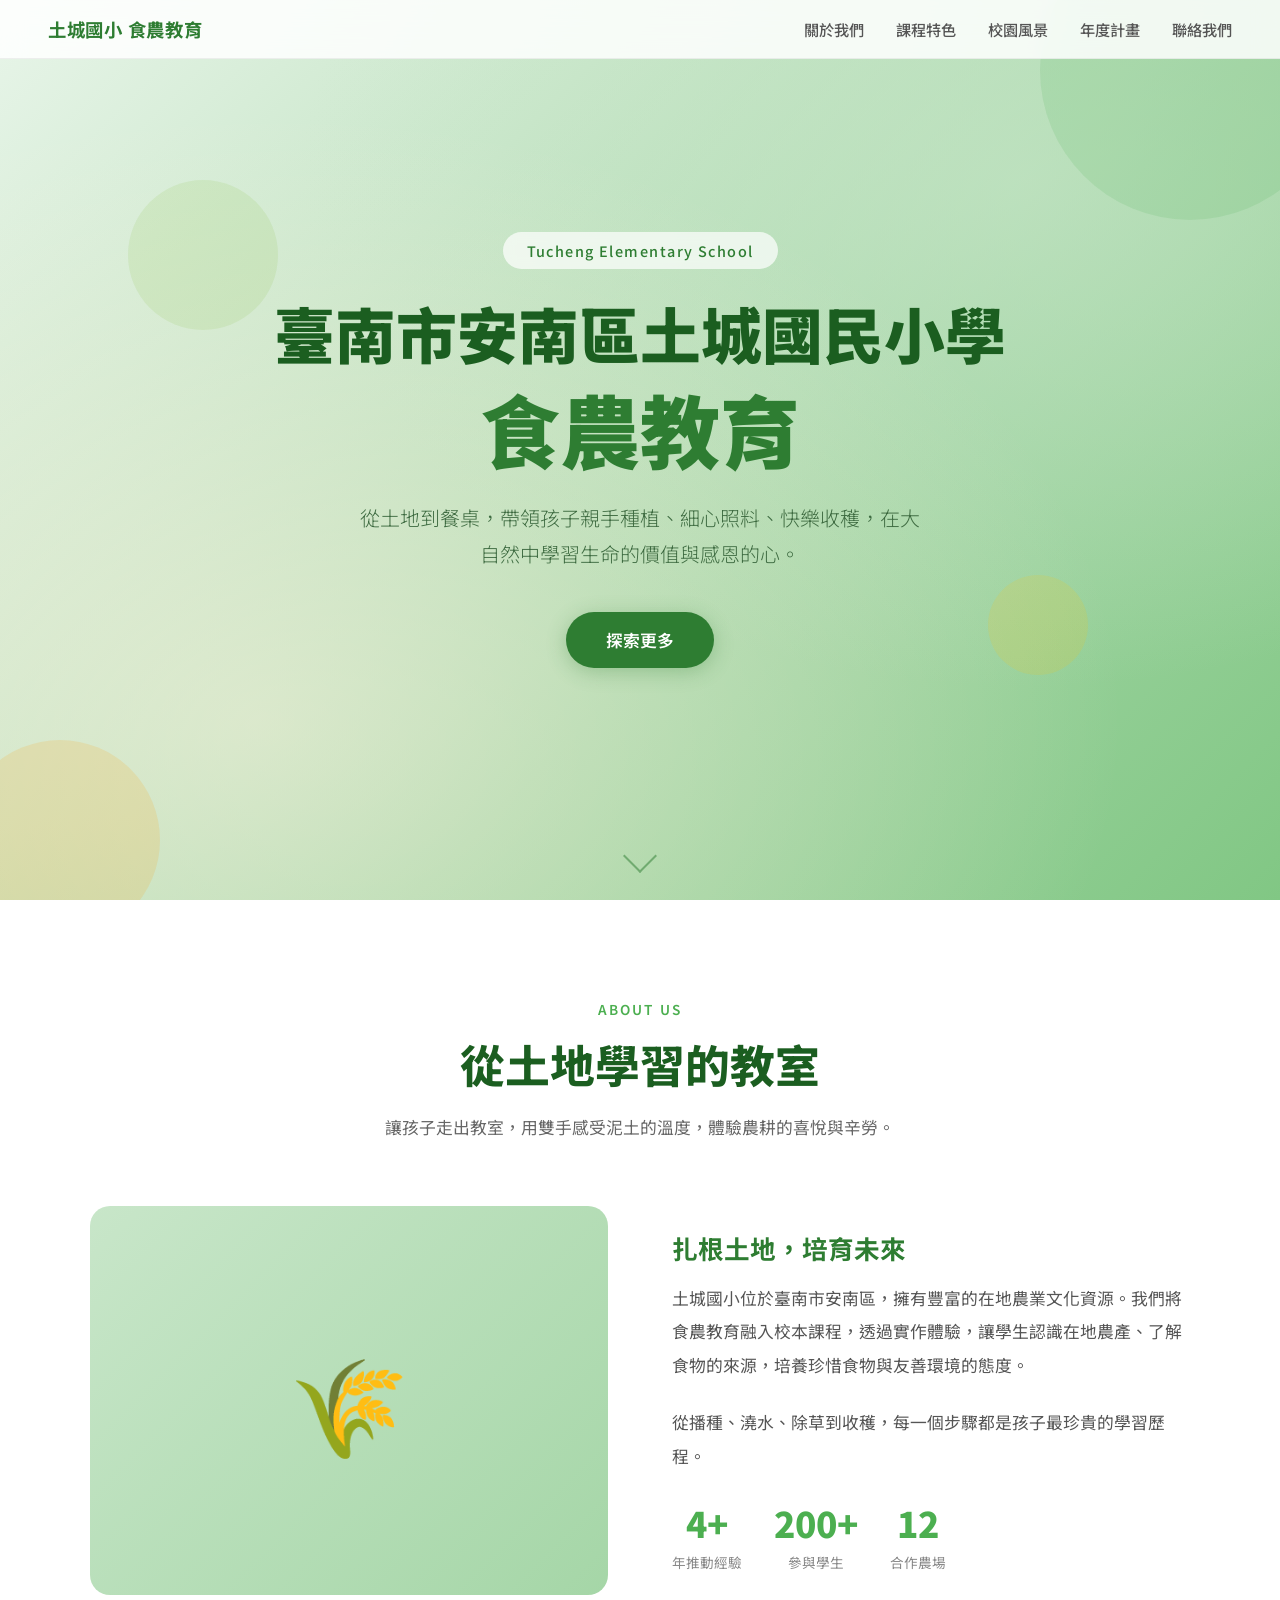
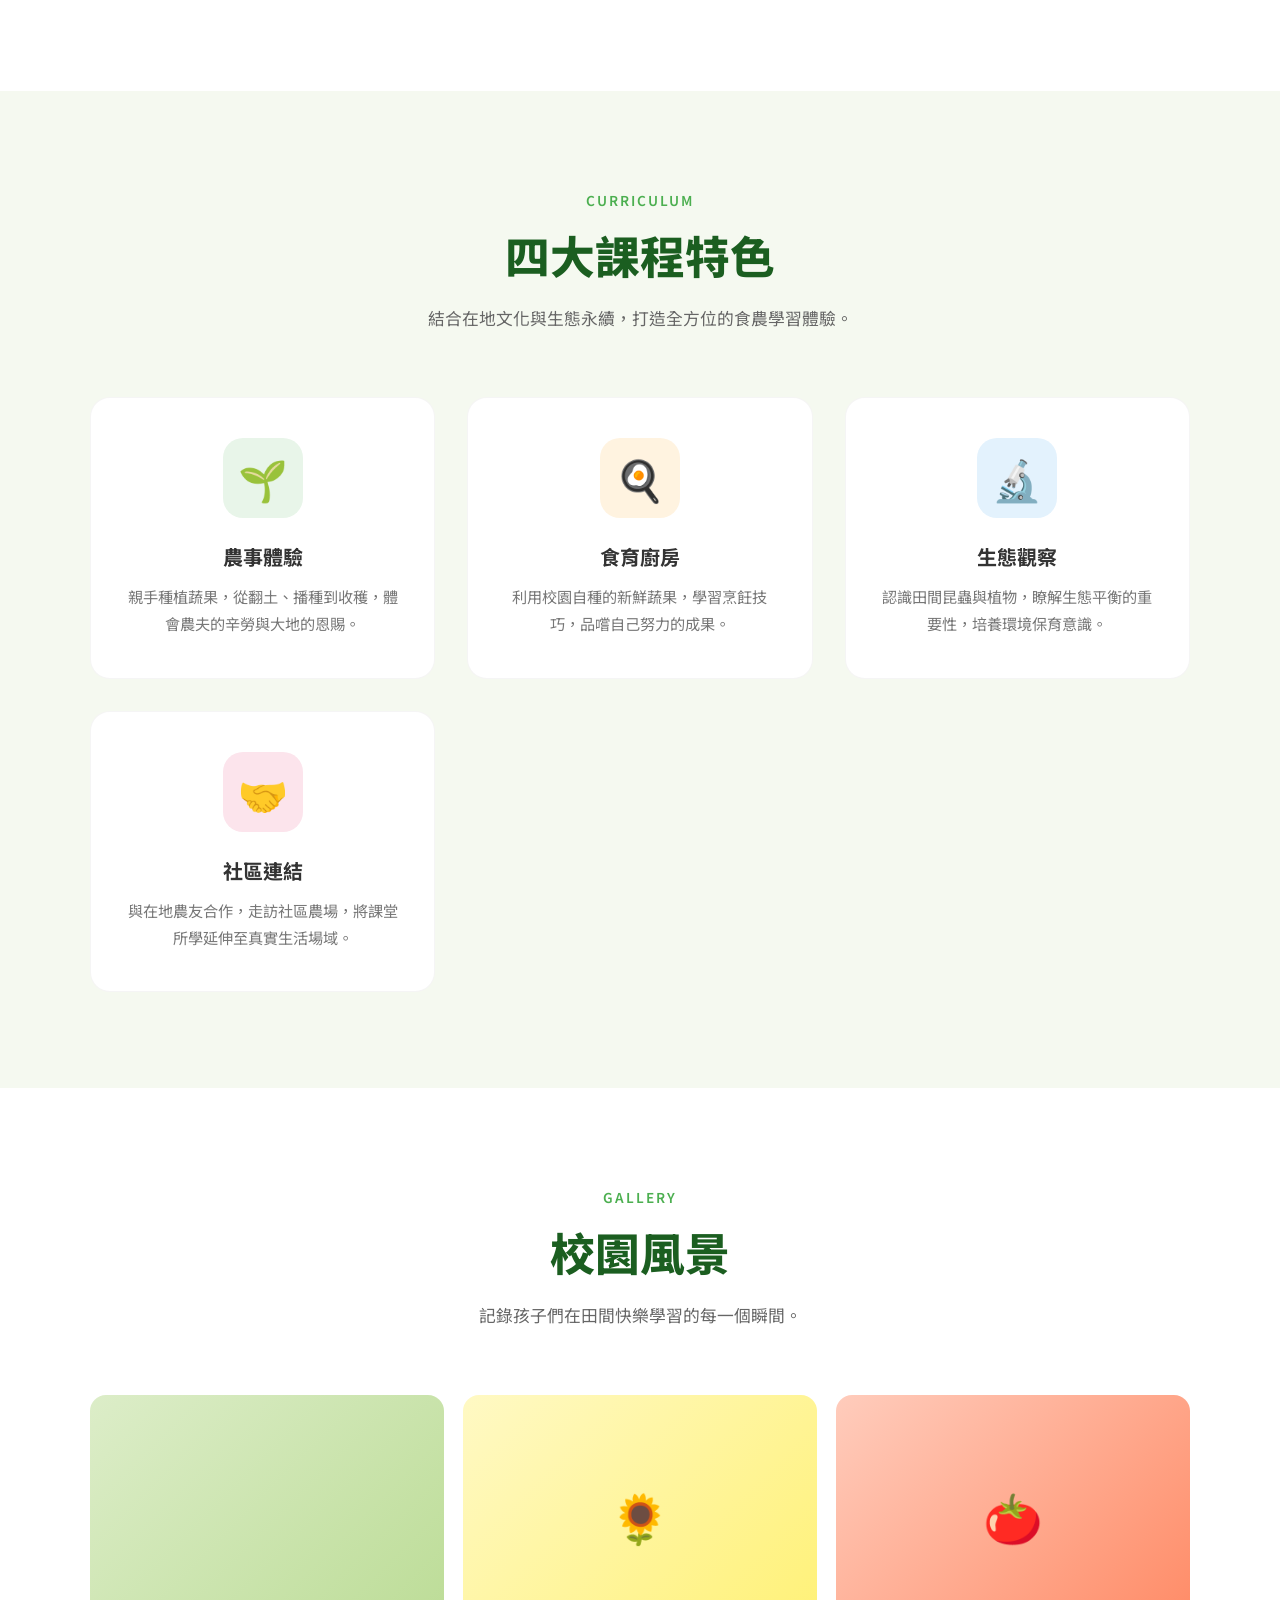
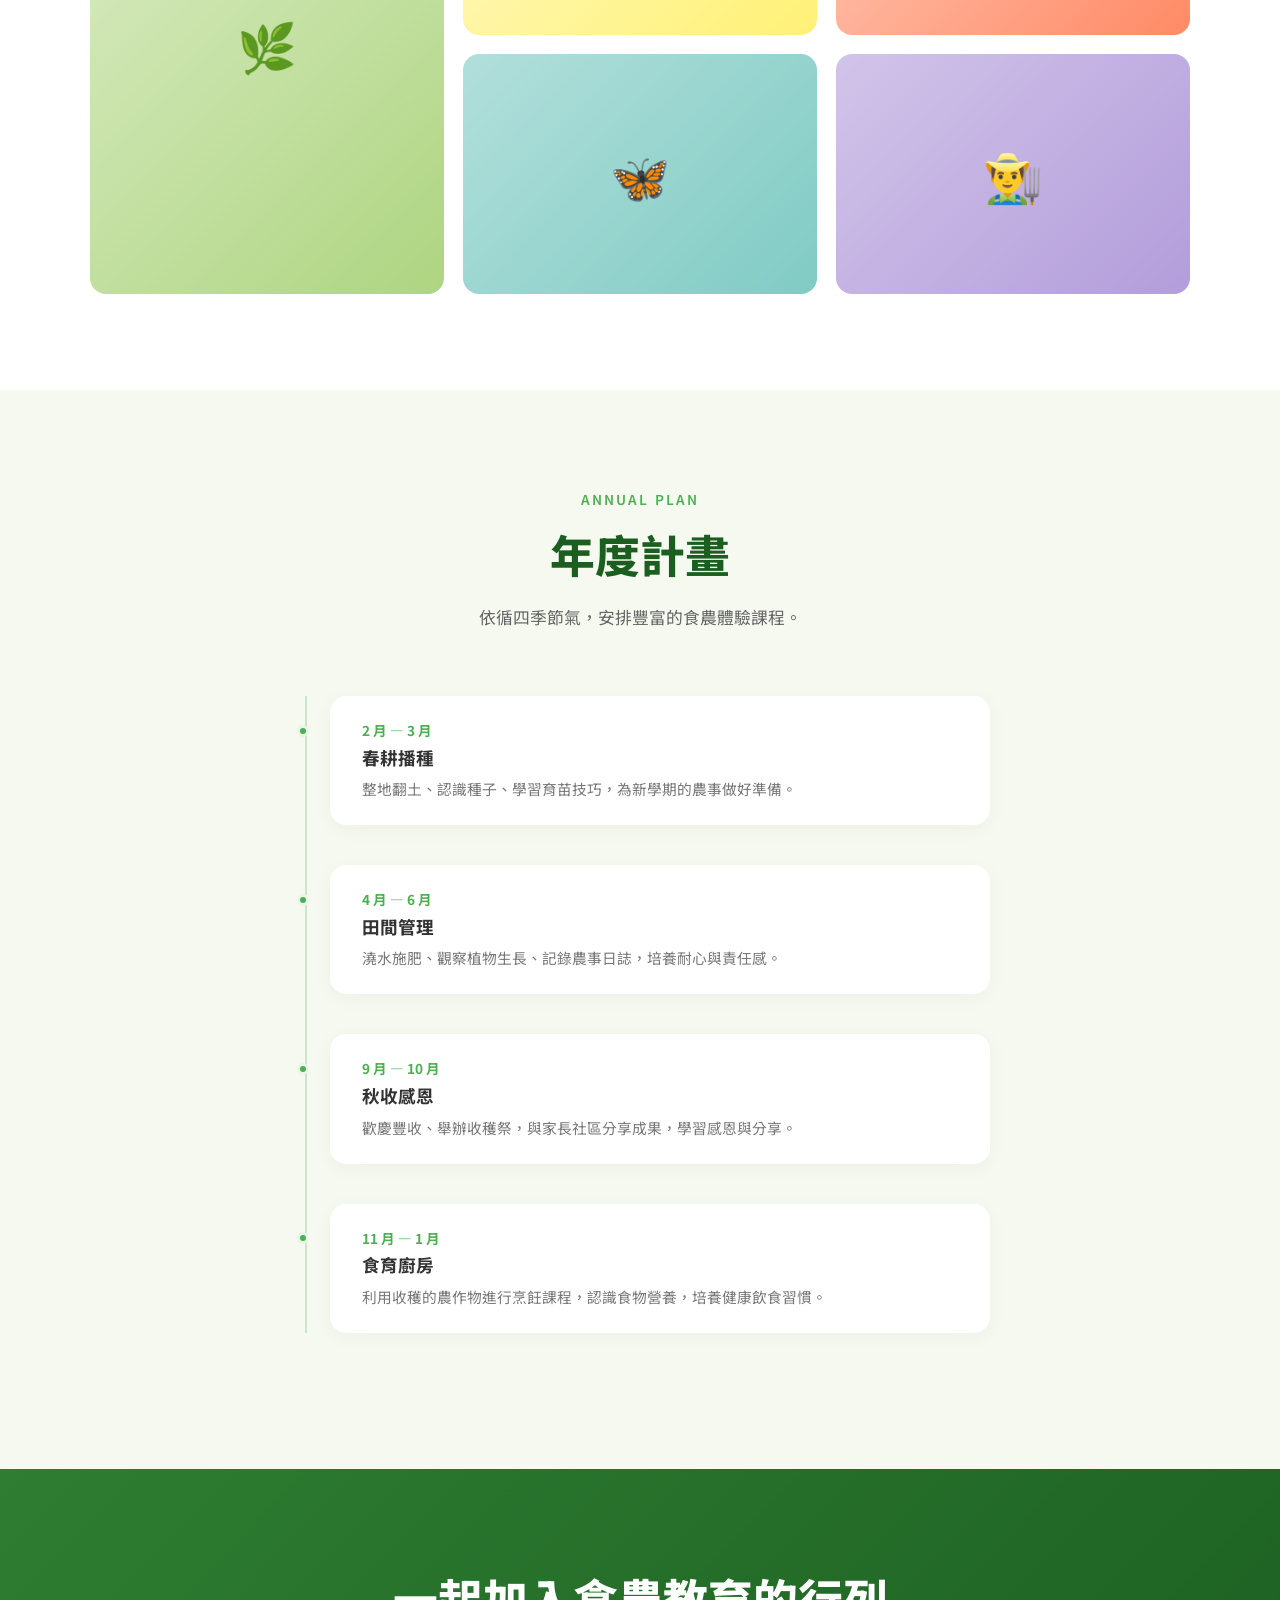
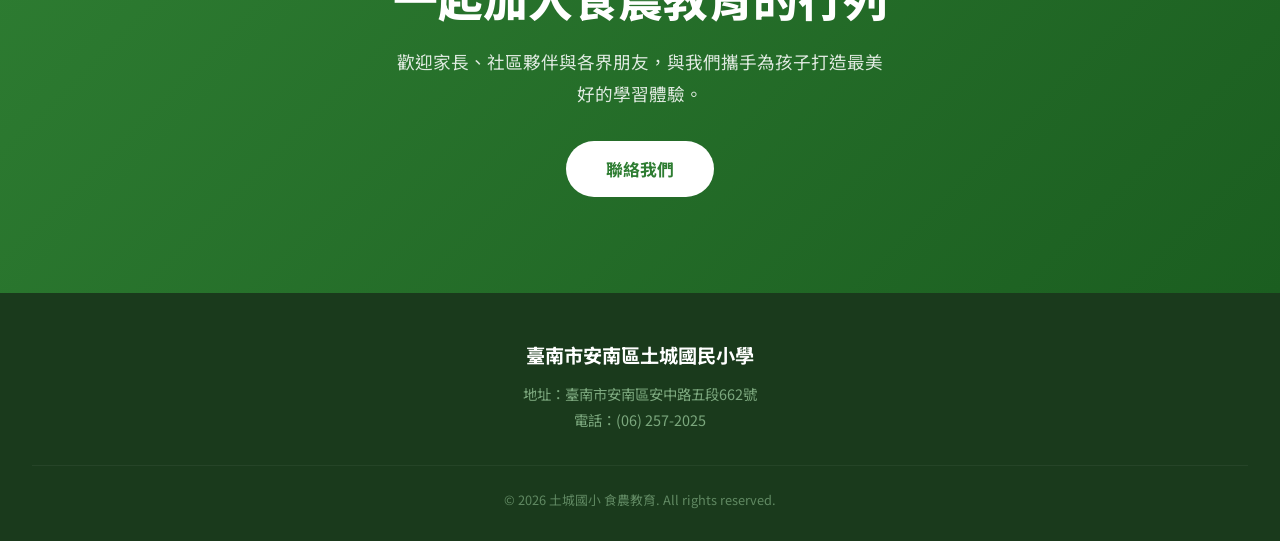
==== index.html @ f41eea35 "初始建立：土城國小食農教育網頁" ====
<!DOCTYPE html>
<html lang="zh-Hant">
<head>
  <meta charset="UTF-8">
  <meta name="viewport" content="width=device-width, initial-scale=1.0">
  <title>土城國小 — 食農教育</title>
  <link rel="preconnect" href="https://fonts.googleapis.com">
  <link href="https://fonts.googleapis.com/css2?family=Noto+Sans+TC:wght@300;400;500;700;900&display=swap" rel="stylesheet">
  <style>
    /* ── Reset ── */
    *, *::before, *::after { margin: 0; padding: 0; box-sizing: border-box; }
    html { scroll-behavior: smooth; }
    body {
      font-family: 'Noto Sans TC', sans-serif;
      color: #2d2d2d;
      background: #fafaf5;
      overflow-x: hidden;
    }
    a { text-decoration: none; color: inherit; }
    img { max-width: 100%; display: block; }

    /* ── Navbar ── */
    .navbar {
      position: fixed; top: 0; left: 0; width: 100%; z-index: 100;
      display: flex; align-items: center; justify-content: space-between;
      padding: 1rem 3rem;
      background: rgba(255,255,255,0.85);
      backdrop-filter: blur(12px);
      border-bottom: 1px solid rgba(0,0,0,0.06);
      transition: background 0.4s, box-shadow 0.4s;
    }
    .navbar.scrolled {
      background: rgba(255,255,255,0.96);
      box-shadow: 0 2px 20px rgba(0,0,0,0.08);
    }
    .nav-brand {
      font-size: 1.15rem; font-weight: 700; color: #2e7d32;
      letter-spacing: 0.04em;
    }
    .nav-links { display: flex; gap: 2rem; list-style: none; }
    .nav-links a {
      font-size: 0.95rem; font-weight: 500; color: #555;
      position: relative; transition: color 0.3s;
    }
    .nav-links a::after {
      content: ''; position: absolute; bottom: -4px; left: 0;
      width: 0; height: 2px; background: #4caf50;
      transition: width 0.3s;
    }
    .nav-links a:hover { color: #2e7d32; }
    .nav-links a:hover::after { width: 100%; }

    .hamburger {
      display: none; flex-direction: column; gap: 5px;
      cursor: pointer; background: none; border: none; padding: 4px;
    }
    .hamburger span {
      width: 24px; height: 2px; background: #333;
      transition: transform 0.3s, opacity 0.3s;
    }

    /* ── Hero ── */
    .hero {
      position: relative; height: 100vh; min-height: 600px;
      display: flex; align-items: center; justify-content: center;
      text-align: center;
      background: linear-gradient(135deg, #e8f5e9 0%, #c8e6c9 30%, #a5d6a7 60%, #81c784 100%);
      overflow: hidden;
    }
    .hero::before {
      content: ''; position: absolute; inset: 0;
      background:
        radial-gradient(ellipse at 20% 80%, rgba(255,243,224,0.5) 0%, transparent 60%),
        radial-gradient(ellipse at 80% 20%, rgba(200,230,201,0.6) 0%, transparent 50%);
    }

    /* Floating decorative elements */
    .hero-deco {
      position: absolute; border-radius: 50%; opacity: 0.15;
    }
    .hero-deco:nth-child(1) {
      width: 300px; height: 300px; background: #4caf50;
      top: -80px; right: -60px;
      animation: float 8s ease-in-out infinite;
    }
    .hero-deco:nth-child(2) {
      width: 200px; height: 200px; background: #ff9800;
      bottom: -40px; left: -40px;
      animation: float 10s ease-in-out infinite reverse;
    }
    .hero-deco:nth-child(3) {
      width: 150px; height: 150px; background: #8bc34a;
      top: 20%; left: 10%;
      animation: float 12s ease-in-out infinite 2s;
    }
    .hero-deco:nth-child(4) {
      width: 100px; height: 100px; background: #ffc107;
      bottom: 25%; right: 15%;
      animation: float 9s ease-in-out infinite 1s;
    }

    @keyframes float {
      0%, 100% { transform: translateY(0) scale(1); }
      50% { transform: translateY(-30px) scale(1.05); }
    }

    .hero-content { position: relative; z-index: 2; padding: 0 1.5rem; }
    .hero-badge {
      display: inline-block;
      padding: 0.5rem 1.5rem; margin-bottom: 1.5rem;
      background: rgba(255,255,255,0.7);
      border-radius: 50px; font-size: 0.9rem; font-weight: 500;
      color: #2e7d32; letter-spacing: 0.1em;
      backdrop-filter: blur(6px);
    }
    .hero h1 {
      font-size: clamp(2rem, 5vw, 3.8rem);
      font-weight: 900; line-height: 1.3;
      color: #1b5e20;
      margin-bottom: 0.5rem;
    }
    .hero h2 {
      font-size: clamp(2.5rem, 7vw, 5rem);
      font-weight: 900; line-height: 1.2;
      color: #2e7d32;
      margin-bottom: 1.5rem;
    }
    .hero p {
      font-size: clamp(1rem, 2vw, 1.25rem);
      color: #3e6b41; max-width: 560px; margin: 0 auto 2.5rem;
      line-height: 1.8; font-weight: 300;
    }
    .hero-cta {
      display: inline-block;
      padding: 1rem 2.5rem;
      background: #2e7d32; color: #fff;
      border-radius: 50px; font-size: 1.05rem; font-weight: 600;
      transition: transform 0.3s, box-shadow 0.3s;
      box-shadow: 0 4px 20px rgba(46,125,50,0.3);
    }
    .hero-cta:hover {
      transform: translateY(-3px);
      box-shadow: 0 8px 30px rgba(46,125,50,0.4);
    }
    .scroll-hint {
      position: absolute; bottom: 2rem; left: 50%;
      transform: translateX(-50%);
      animation: bounce 2s infinite;
    }
    .scroll-hint span {
      display: block; width: 24px; height: 24px;
      border-right: 2px solid #2e7d32; border-bottom: 2px solid #2e7d32;
      transform: rotate(45deg); opacity: 0.5;
    }
    @keyframes bounce {
      0%, 100% { transform: translateX(-50%) translateY(0); }
      50% { transform: translateX(-50%) translateY(12px); }
    }

    /* ── Section Commons ── */
    section { padding: 6rem 2rem; }
    .section-header {
      text-align: center; margin-bottom: 4rem;
    }
    .section-header .label {
      display: inline-block;
      font-size: 0.85rem; font-weight: 600;
      color: #4caf50; letter-spacing: 0.15em;
      text-transform: uppercase; margin-bottom: 0.75rem;
    }
    .section-header h2 {
      font-size: clamp(1.8rem, 4vw, 2.8rem);
      font-weight: 800; color: #1b5e20;
      margin-bottom: 1rem;
    }
    .section-header p {
      font-size: 1.05rem; color: #666;
      max-width: 600px; margin: 0 auto; line-height: 1.8;
    }

    /* ── About ── */
    .about { background: #fff; }
    .about-grid {
      display: grid;
      grid-template-columns: 1fr 1fr;
      gap: 4rem; max-width: 1100px; margin: 0 auto;
      align-items: center;
    }
    .about-image {
      position: relative; border-radius: 20px; overflow: hidden;
      aspect-ratio: 4/3;
      background: linear-gradient(135deg, #c8e6c9, #a5d6a7);
      display: flex; align-items: center; justify-content: center;
    }
    .about-image .emoji-art {
      font-size: 6rem;
      animation: float 6s ease-in-out infinite;
    }
    .about-text h3 {
      font-size: 1.6rem; font-weight: 700; color: #2e7d32;
      margin-bottom: 1rem;
    }
    .about-text p {
      font-size: 1.05rem; color: #555;
      line-height: 2; margin-bottom: 1.5rem;
    }
    .about-stats {
      display: flex; gap: 2rem;
    }
    .stat {
      text-align: center;
    }
    .stat-number {
      font-size: 2.2rem; font-weight: 900; color: #4caf50;
    }
    .stat-label {
      font-size: 0.85rem; color: #888; margin-top: 0.25rem;
    }

    /* ── Features ── */
    .features { background: #f5f9f0; }
    .features-grid {
      display: grid;
      grid-template-columns: repeat(auto-fit, minmax(280px, 1fr));
      gap: 2rem; max-width: 1100px; margin: 0 auto;
    }
    .feature-card {
      background: #fff; border-radius: 20px;
      padding: 2.5rem 2rem; text-align: center;
      transition: transform 0.4s, box-shadow 0.4s;
      border: 1px solid rgba(0,0,0,0.04);
    }
    .feature-card:hover {
      transform: translateY(-8px);
      box-shadow: 0 20px 60px rgba(0,0,0,0.08);
    }
    .feature-icon {
      width: 80px; height: 80px; border-radius: 20px;
      display: flex; align-items: center; justify-content: center;
      margin: 0 auto 1.5rem; font-size: 2.5rem;
    }
    .feature-card:nth-child(1) .feature-icon { background: #e8f5e9; }
    .feature-card:nth-child(2) .feature-icon { background: #fff3e0; }
    .feature-card:nth-child(3) .feature-icon { background: #e3f2fd; }
    .feature-card:nth-child(4) .feature-icon { background: #fce4ec; }
    .feature-card h3 {
      font-size: 1.25rem; font-weight: 700; color: #333;
      margin-bottom: 0.75rem;
    }
    .feature-card p {
      font-size: 0.95rem; color: #777; line-height: 1.8;
    }

    /* ── Gallery ── */
    .gallery { background: #fff; }
    .gallery-grid {
      display: grid;
      grid-template-columns: repeat(3, 1fr);
      grid-template-rows: repeat(2, 240px);
      gap: 1.2rem; max-width: 1100px; margin: 0 auto;
    }
    .gallery-item {
      border-radius: 16px; overflow: hidden;
      position: relative; cursor: pointer;
      display: flex; align-items: center; justify-content: center;
      font-size: 3rem;
      transition: transform 0.4s;
    }
    .gallery-item:hover { transform: scale(1.03); }
    .gallery-item:nth-child(1) { background: linear-gradient(135deg, #dcedc8, #aed581); grid-row: span 2; }
    .gallery-item:nth-child(2) { background: linear-gradient(135deg, #fff9c4, #fff176); }
    .gallery-item:nth-child(3) { background: linear-gradient(135deg, #ffccbc, #ff8a65); }
    .gallery-item:nth-child(4) { background: linear-gradient(135deg, #b2dfdb, #80cbc4); }
    .gallery-item:nth-child(5) { background: linear-gradient(135deg, #d1c4e9, #b39ddb); }
    .gallery-overlay {
      position: absolute; inset: 0;
      background: rgba(0,0,0,0.3);
      display: flex; align-items: flex-end;
      padding: 1.5rem; opacity: 0;
      transition: opacity 0.4s;
    }
    .gallery-item:hover .gallery-overlay { opacity: 1; }
    .gallery-overlay span {
      color: #fff; font-size: 1rem; font-weight: 600;
    }

    /* ── Timeline ── */
    .timeline-section { background: #f5f9f0; }
    .timeline {
      max-width: 700px; margin: 0 auto;
      position: relative; padding-left: 40px;
    }
    .timeline::before {
      content: ''; position: absolute;
      left: 15px; top: 0; bottom: 0;
      width: 2px; background: #c8e6c9;
    }
    .timeline-item {
      position: relative; margin-bottom: 2.5rem;
      padding: 1.5rem 2rem;
      background: #fff; border-radius: 16px;
      box-shadow: 0 4px 20px rgba(0,0,0,0.04);
      transition: transform 0.3s;
    }
    .timeline-item:hover { transform: translateX(6px); }
    .timeline-item::before {
      content: ''; position: absolute;
      left: -33px; top: 1.8rem;
      width: 12px; height: 12px;
      background: #4caf50; border-radius: 50%;
      border: 3px solid #e8f5e9;
    }
    .timeline-item .month {
      font-size: 0.85rem; font-weight: 700;
      color: #4caf50; margin-bottom: 0.3rem;
    }
    .timeline-item h3 {
      font-size: 1.1rem; font-weight: 700; color: #333;
      margin-bottom: 0.4rem;
    }
    .timeline-item p {
      font-size: 0.92rem; color: #777; line-height: 1.7;
    }

    /* ── CTA ── */
    .cta-section {
      background: linear-gradient(135deg, #2e7d32, #1b5e20);
      text-align: center; color: #fff;
    }
    .cta-section h2 {
      font-size: clamp(1.8rem, 4vw, 2.8rem);
      font-weight: 800; margin-bottom: 1rem;
    }
    .cta-section p {
      font-size: 1.1rem; opacity: 0.85;
      max-width: 500px; margin: 0 auto 2rem;
      line-height: 1.8;
    }
    .cta-btn {
      display: inline-block;
      padding: 1rem 2.5rem;
      background: #fff; color: #2e7d32;
      border-radius: 50px; font-size: 1.05rem; font-weight: 700;
      transition: transform 0.3s, box-shadow 0.3s;
    }
    .cta-btn:hover {
      transform: translateY(-3px);
      box-shadow: 0 10px 30px rgba(0,0,0,0.2);
    }

    /* ── Footer ── */
    footer {
      background: #1a3a1c; color: #a5d6a7;
      padding: 3rem 2rem 2rem; text-align: center;
    }
    .footer-info h3 {
      font-size: 1.2rem; font-weight: 700; color: #fff;
      margin-bottom: 0.75rem;
    }
    .footer-info p {
      font-size: 0.9rem; line-height: 1.8; opacity: 0.7;
    }
    .footer-bottom {
      margin-top: 2rem; padding-top: 1.5rem;
      border-top: 1px solid rgba(255,255,255,0.1);
      font-size: 0.8rem; opacity: 0.5;
    }

    /* ── Scroll Animations ── */
    .fade-up {
      opacity: 0; transform: translateY(40px);
      transition: opacity 0.8s ease, transform 0.8s ease;
    }
    .fade-up.visible {
      opacity: 1; transform: translateY(0);
    }

    /* ── Mobile ── */
    @media (max-width: 768px) {
      .navbar { padding: 1rem 1.5rem; }
      .nav-links {
        position: fixed; top: 0; right: -100%;
        width: 70%; height: 100vh;
        background: #fff;
        flex-direction: column;
        padding: 5rem 2rem 2rem;
        transition: right 0.4s;
        box-shadow: -4px 0 20px rgba(0,0,0,0.1);
      }
      .nav-links.open { right: 0; }
      .hamburger { display: flex; }

      .about-grid { grid-template-columns: 1fr; gap: 2rem; }
      .gallery-grid {
        grid-template-columns: 1fr 1fr;
        grid-template-rows: auto;
      }
      .gallery-item:nth-child(1) { grid-row: span 1; }
      .gallery-item { height: 180px; }
      section { padding: 4rem 1.5rem; }
    }
  </style>
</head>
<body>

  <!-- Navbar -->
  <nav class="navbar">
    <a href="#" class="nav-brand">土城國小 食農教育</a>
    <ul class="nav-links" id="navLinks">
      <li><a href="#about">關於我們</a></li>
      <li><a href="#features">課程特色</a></li>
      <li><a href="#gallery">校園風景</a></li>
      <li><a href="#timeline">年度計畫</a></li>
      <li><a href="#contact">聯絡我們</a></li>
    </ul>
    <button class="hamburger" id="hamburger" aria-label="選單">
      <span></span><span></span><span></span>
    </button>
  </nav>

  <!-- Hero -->
  <section class="hero" id="home">
    <div class="hero-deco"></div>
    <div class="hero-deco"></div>
    <div class="hero-deco"></div>
    <div class="hero-deco"></div>
    <div class="hero-content">
      <span class="hero-badge">Tucheng Elementary School</span>
      <h1>臺南市安南區土城國民小學</h1>
      <h2>食農教育</h2>
      <p>從土地到餐桌，帶領孩子親手種植、細心照料、快樂收穫，在大自然中學習生命的價值與感恩的心。</p>
      <a href="#about" class="hero-cta">探索更多</a>
    </div>
    <div class="scroll-hint"><span></span></div>
  </section>

  <!-- About -->
  <section class="about" id="about">
    <div class="section-header fade-up">
      <span class="label">About Us</span>
      <h2>從土地學習的教室</h2>
      <p>讓孩子走出教室，用雙手感受泥土的溫度，體驗農耕的喜悅與辛勞。</p>
    </div>
    <div class="about-grid">
      <div class="about-image fade-up">
        <span class="emoji-art">🌾</span>
      </div>
      <div class="about-text fade-up">
        <h3>扎根土地，培育未來</h3>
        <p>
          土城國小位於臺南市安南區，擁有豐富的在地農業文化資源。我們將食農教育融入校本課程，透過實作體驗，讓學生認識在地農產、了解食物的來源，培養珍惜食物與友善環境的態度。
        </p>
        <p>
          從播種、澆水、除草到收穫，每一個步驟都是孩子最珍貴的學習歷程。
        </p>
        <div class="about-stats">
          <div class="stat">
            <div class="stat-number">4+</div>
            <div class="stat-label">年推動經驗</div>
          </div>
          <div class="stat">
            <div class="stat-number">200+</div>
            <div class="stat-label">參與學生</div>
          </div>
          <div class="stat">
            <div class="stat-number">12</div>
            <div class="stat-label">合作農場</div>
          </div>
        </div>
      </div>
    </div>
  </section>

  <!-- Features -->
  <section class="features" id="features">
    <div class="section-header fade-up">
      <span class="label">Curriculum</span>
      <h2>四大課程特色</h2>
      <p>結合在地文化與生態永續，打造全方位的食農學習體驗。</p>
    </div>
    <div class="features-grid">
      <div class="feature-card fade-up">
        <div class="feature-icon">🌱</div>
        <h3>農事體驗</h3>
        <p>親手種植蔬果，從翻土、播種到收穫，體會農夫的辛勞與大地的恩賜。</p>
      </div>
      <div class="feature-card fade-up">
        <div class="feature-icon">🍳</div>
        <h3>食育廚房</h3>
        <p>利用校園自種的新鮮蔬果，學習烹飪技巧，品嚐自己努力的成果。</p>
      </div>
      <div class="feature-card fade-up">
        <div class="feature-icon">🔬</div>
        <h3>生態觀察</h3>
        <p>認識田間昆蟲與植物，瞭解生態平衡的重要性，培養環境保育意識。</p>
      </div>
      <div class="feature-card fade-up">
        <div class="feature-icon">🤝</div>
        <h3>社區連結</h3>
        <p>與在地農友合作，走訪社區農場，將課堂所學延伸至真實生活場域。</p>
      </div>
    </div>
  </section>

  <!-- Gallery -->
  <section class="gallery" id="gallery">
    <div class="section-header fade-up">
      <span class="label">Gallery</span>
      <h2>校園風景</h2>
      <p>記錄孩子們在田間快樂學習的每一個瞬間。</p>
    </div>
    <div class="gallery-grid fade-up">
      <div class="gallery-item">🌿
        <div class="gallery-overlay"><span>校園農田</span></div>
      </div>
      <div class="gallery-item">🌻
        <div class="gallery-overlay"><span>向日葵花海</span></div>
      </div>
      <div class="gallery-item">🍅
        <div class="gallery-overlay"><span>豐收時刻</span></div>
      </div>
      <div class="gallery-item">🦋
        <div class="gallery-overlay"><span>生態觀察</span></div>
      </div>
      <div class="gallery-item">👨‍🌾
        <div class="gallery-overlay"><span>小小農夫</span></div>
      </div>
    </div>
  </section>

  <!-- Timeline -->
  <section class="timeline-section" id="timeline">
    <div class="section-header fade-up">
      <span class="label">Annual Plan</span>
      <h2>年度計畫</h2>
      <p>依循四季節氣，安排豐富的食農體驗課程。</p>
    </div>
    <div class="timeline fade-up">
      <div class="timeline-item">
        <div class="month">2 月 — 3 月</div>
        <h3>春耕播種</h3>
        <p>整地翻土、認識種子、學習育苗技巧，為新學期的農事做好準備。</p>
      </div>
      <div class="timeline-item">
        <div class="month">4 月 — 6 月</div>
        <h3>田間管理</h3>
        <p>澆水施肥、觀察植物生長、記錄農事日誌，培養耐心與責任感。</p>
      </div>
      <div class="timeline-item">
        <div class="month">9 月 — 10 月</div>
        <h3>秋收感恩</h3>
        <p>歡慶豐收、舉辦收穫祭，與家長社區分享成果，學習感恩與分享。</p>
      </div>
      <div class="timeline-item">
        <div class="month">11 月 — 1 月</div>
        <h3>食育廚房</h3>
        <p>利用收穫的農作物進行烹飪課程，認識食物營養，培養健康飲食習慣。</p>
      </div>
    </div>
  </section>

  <!-- CTA -->
  <section class="cta-section" id="contact">
    <div class="fade-up">
      <h2>一起加入食農教育的行列</h2>
      <p>歡迎家長、社區夥伴與各界朋友，與我們攜手為孩子打造最美好的學習體驗。</p>
      <a href="mailto:tucheng@tn.edu.tw" class="cta-btn">聯絡我們</a>
    </div>
  </section>

  <!-- Footer -->
  <footer>
    <div class="footer-info">
      <h3>臺南市安南區土城國民小學</h3>
      <p>地址：臺南市安南區安中路五段662號</p>
      <p>電話：(06) 257-2025</p>
    </div>
    <div class="footer-bottom">
      &copy; 2026 土城國小 食農教育. All rights reserved.
    </div>
  </footer>

  <script>
    // Navbar scroll effect
    const navbar = document.querySelector('.navbar');
    window.addEventListener('scroll', () => {
      navbar.classList.toggle('scrolled', window.scrollY > 50);
    });

    // Hamburger menu
    const hamburger = document.getElementById('hamburger');
    const navLinks = document.getElementById('navLinks');
    hamburger.addEventListener('click', () => {
      navLinks.classList.toggle('open');
    });
    navLinks.querySelectorAll('a').forEach(link => {
      link.addEventListener('click', () => navLinks.classList.remove('open'));
    });

    // Scroll reveal animation
    const observer = new IntersectionObserver((entries) => {
      entries.forEach(entry => {
        if (entry.isIntersecting) {
          entry.target.classList.add('visible');
        }
      });
    }, { threshold: 0.15 });

    document.querySelectorAll('.fade-up').forEach(el => observer.observe(el));
  </script>

</body>
</html>
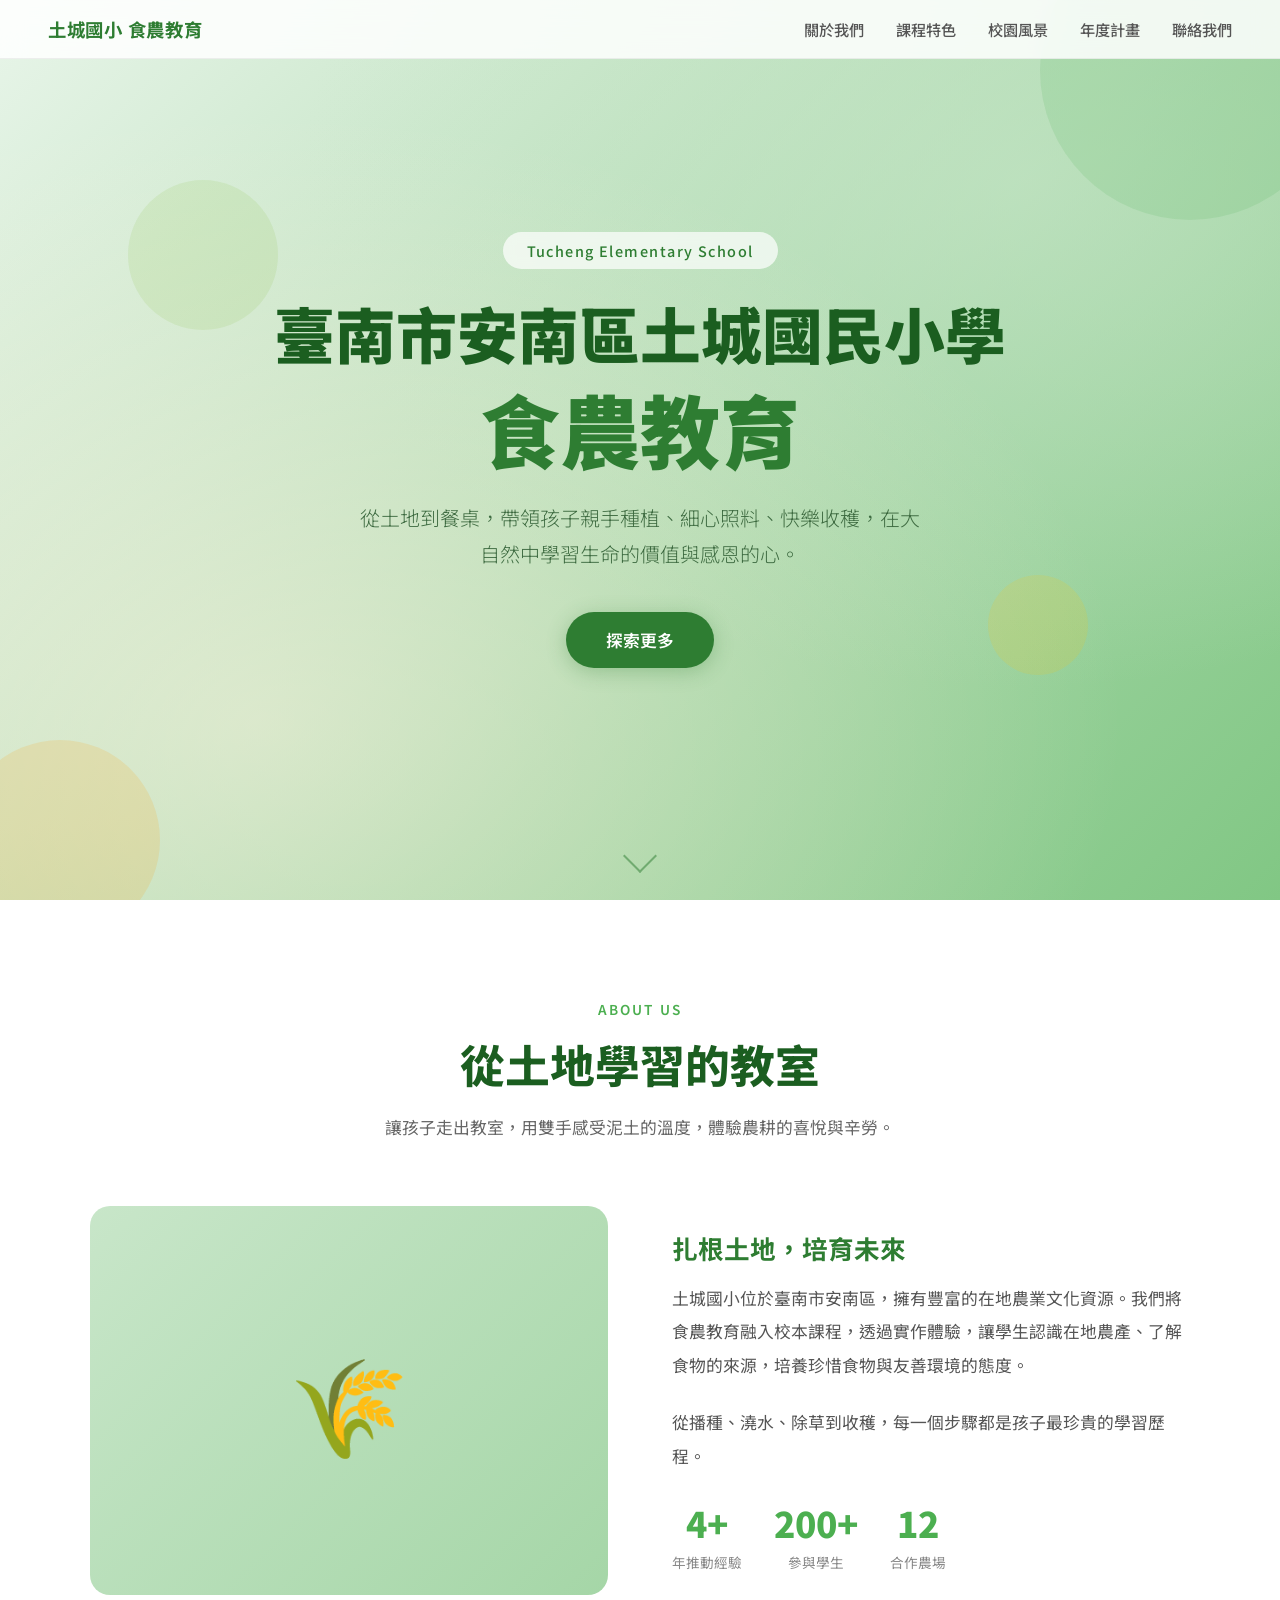
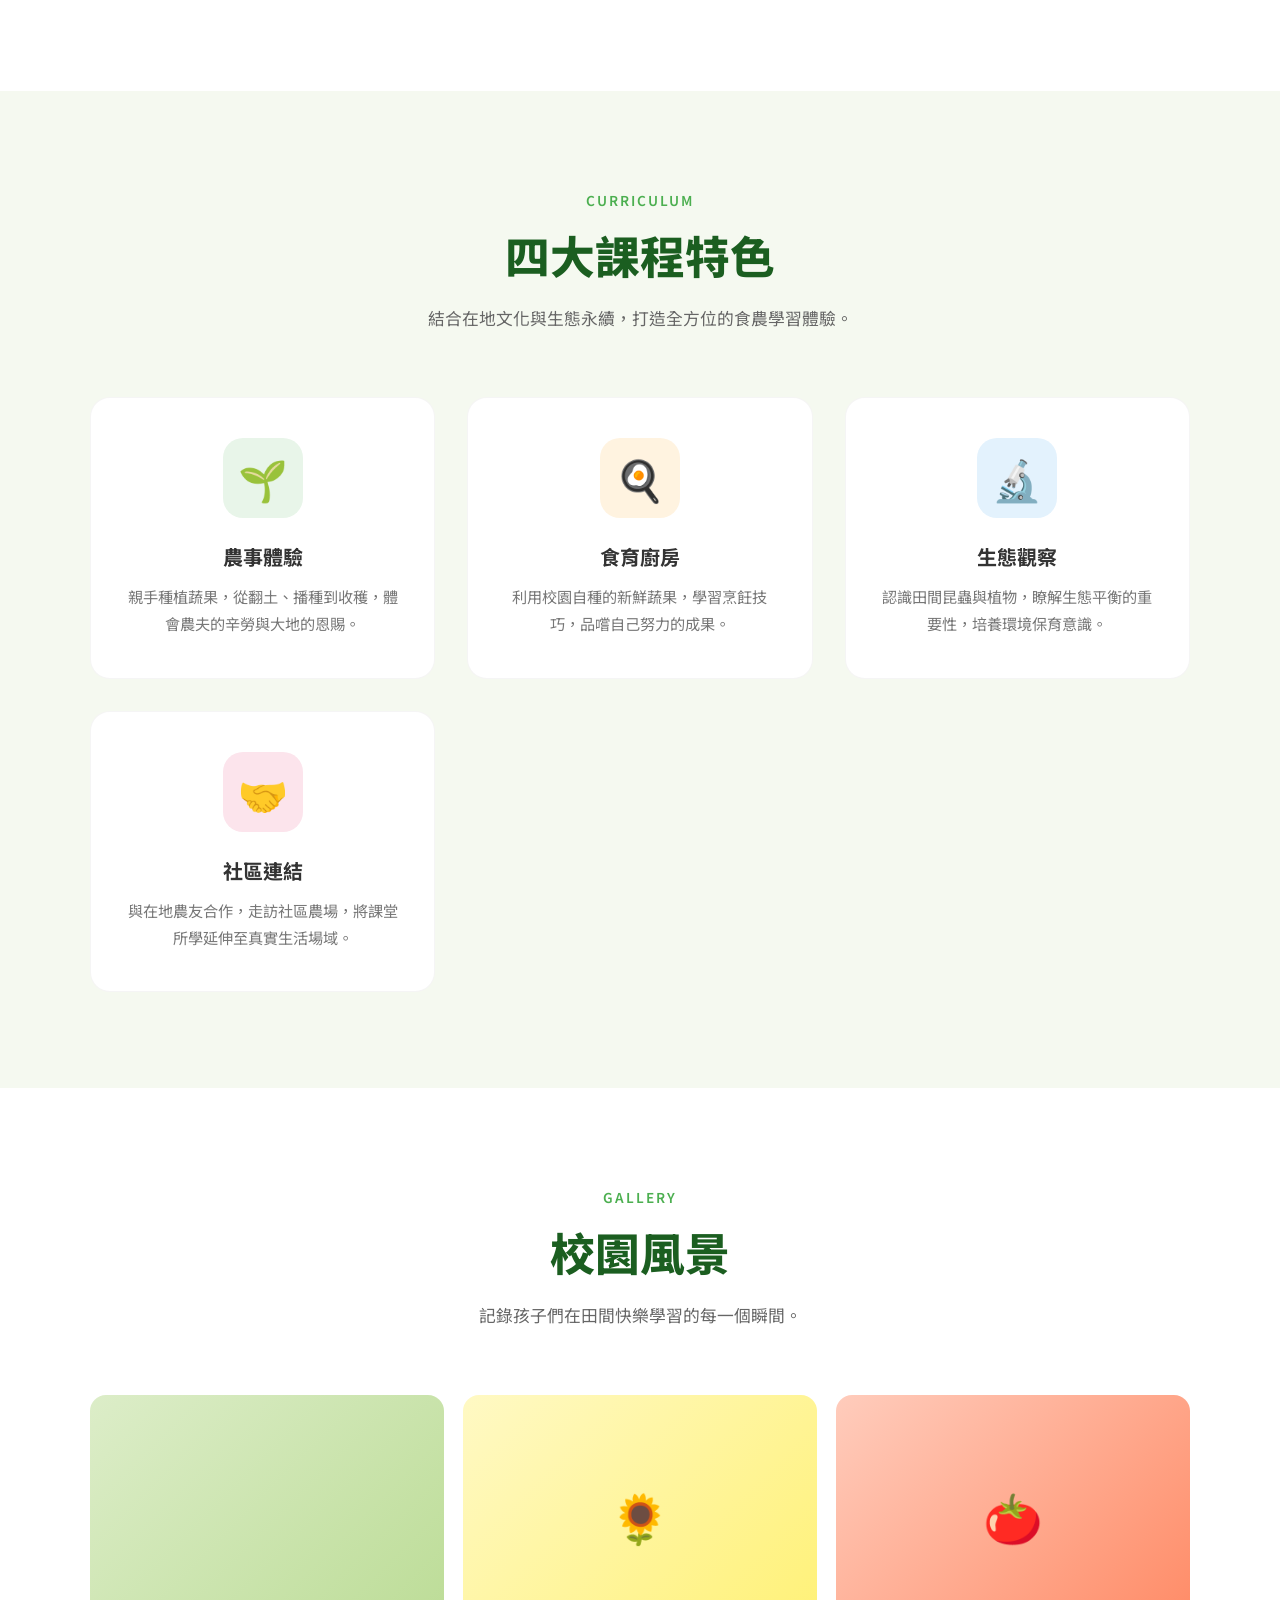
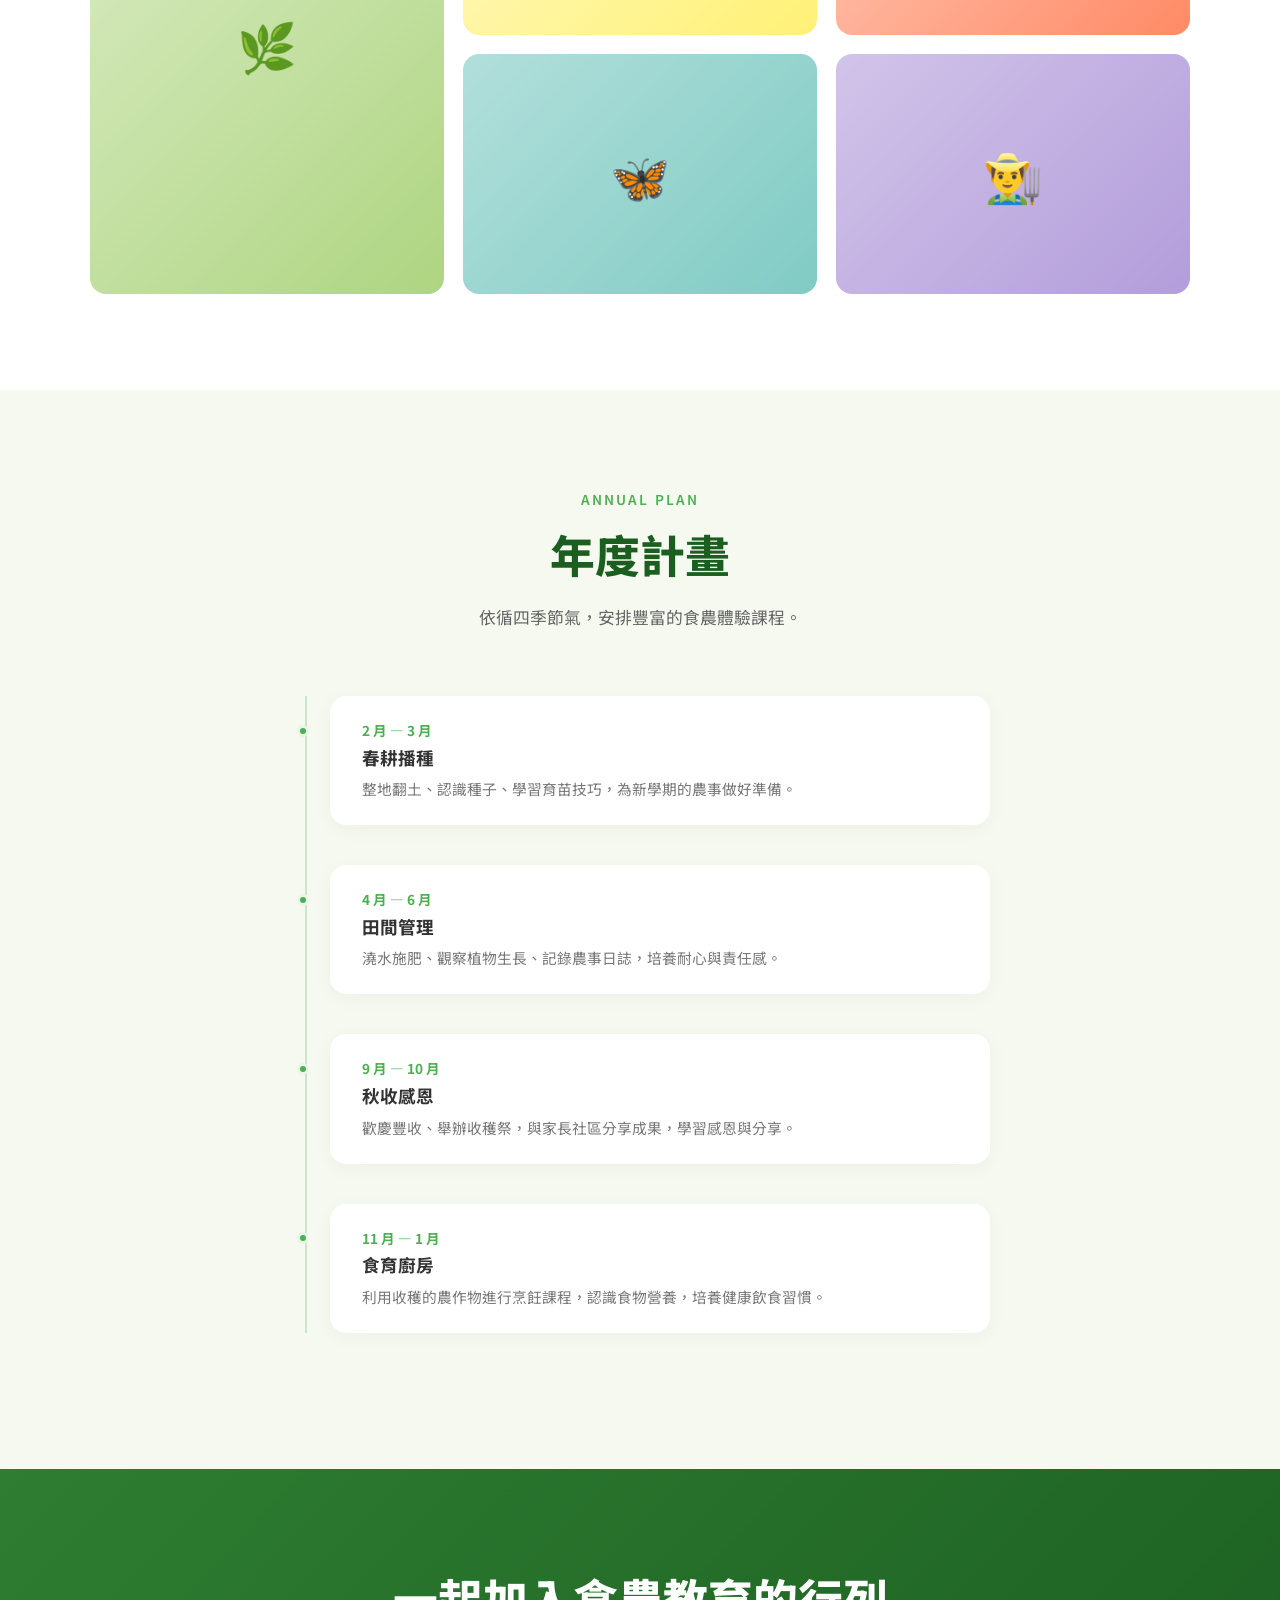
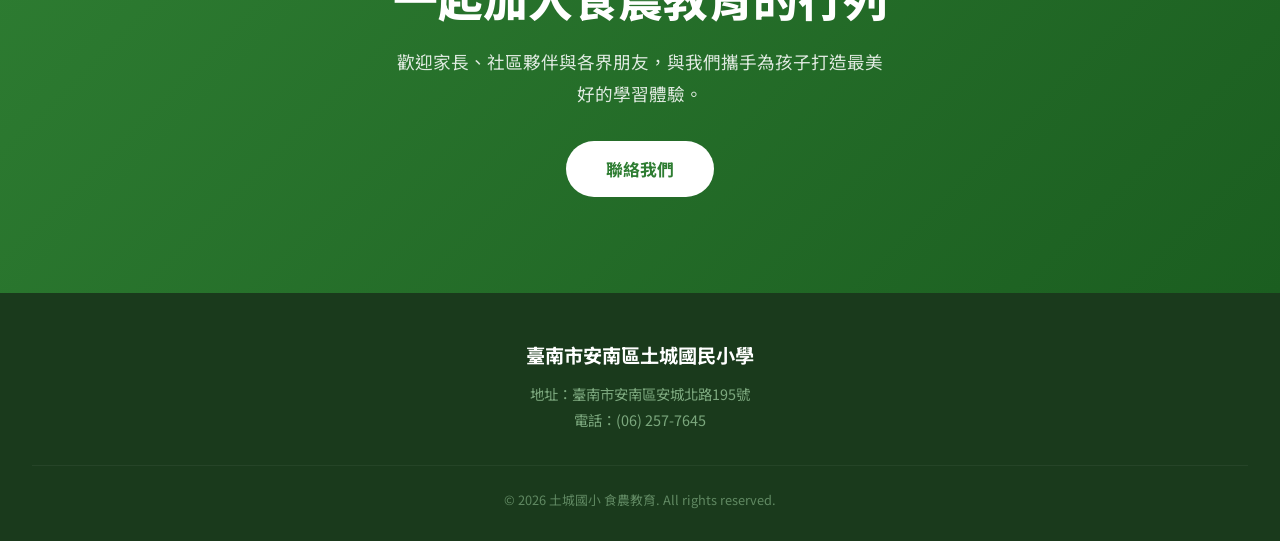
==== commit 1c9270cd: "更正學校地址與電話" ====
--- a/index.html
+++ b/index.html
@@ -572,8 +572,8 @@
   <footer>
     <div class="footer-info">
       <h3>臺南市安南區土城國民小學</h3>
-      <p>地址：臺南市安南區安中路五段662號</p>
-      <p>電話：(06) 257-2025</p>
+      <p>地址：臺南市安南區安城北路195號</p>
+      <p>電話：(06) 257-7645</p>
     </div>
     <div class="footer-bottom">
       &copy; 2026 土城國小 食農教育. All rights reserved.
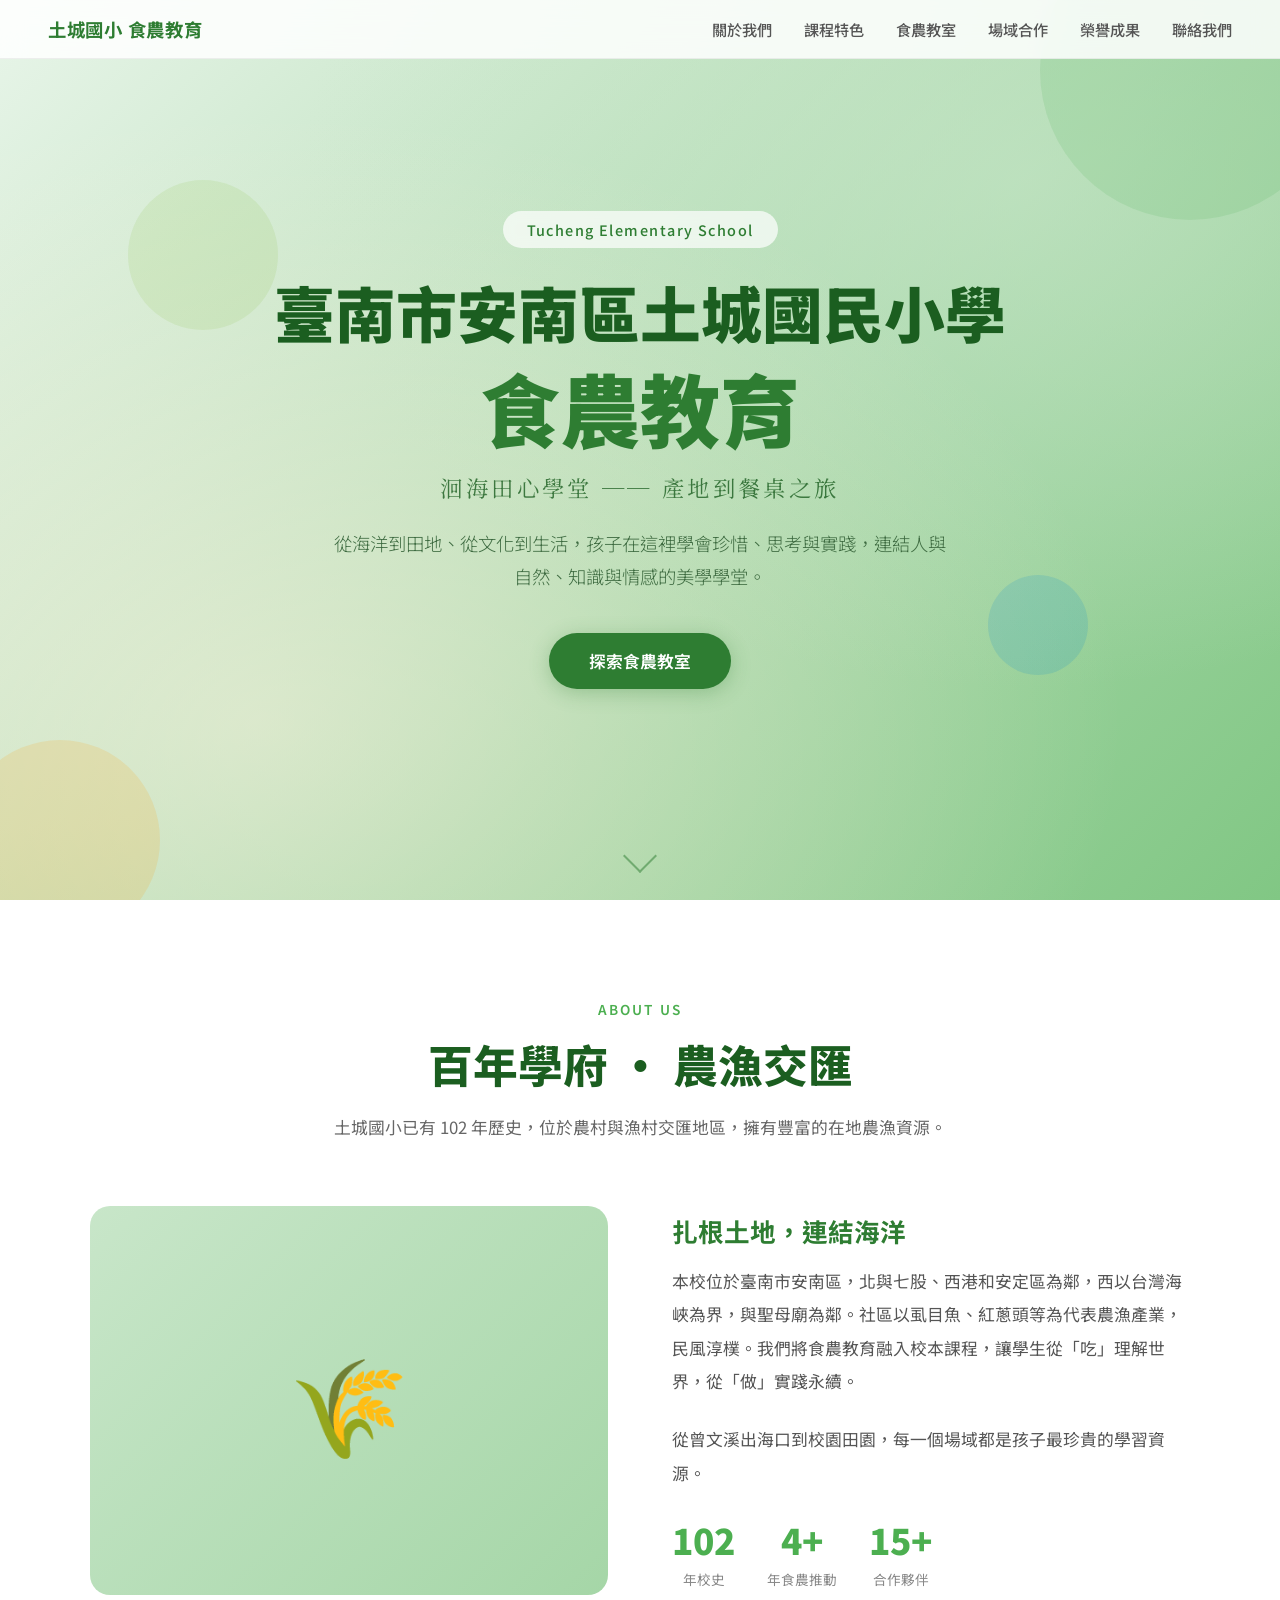
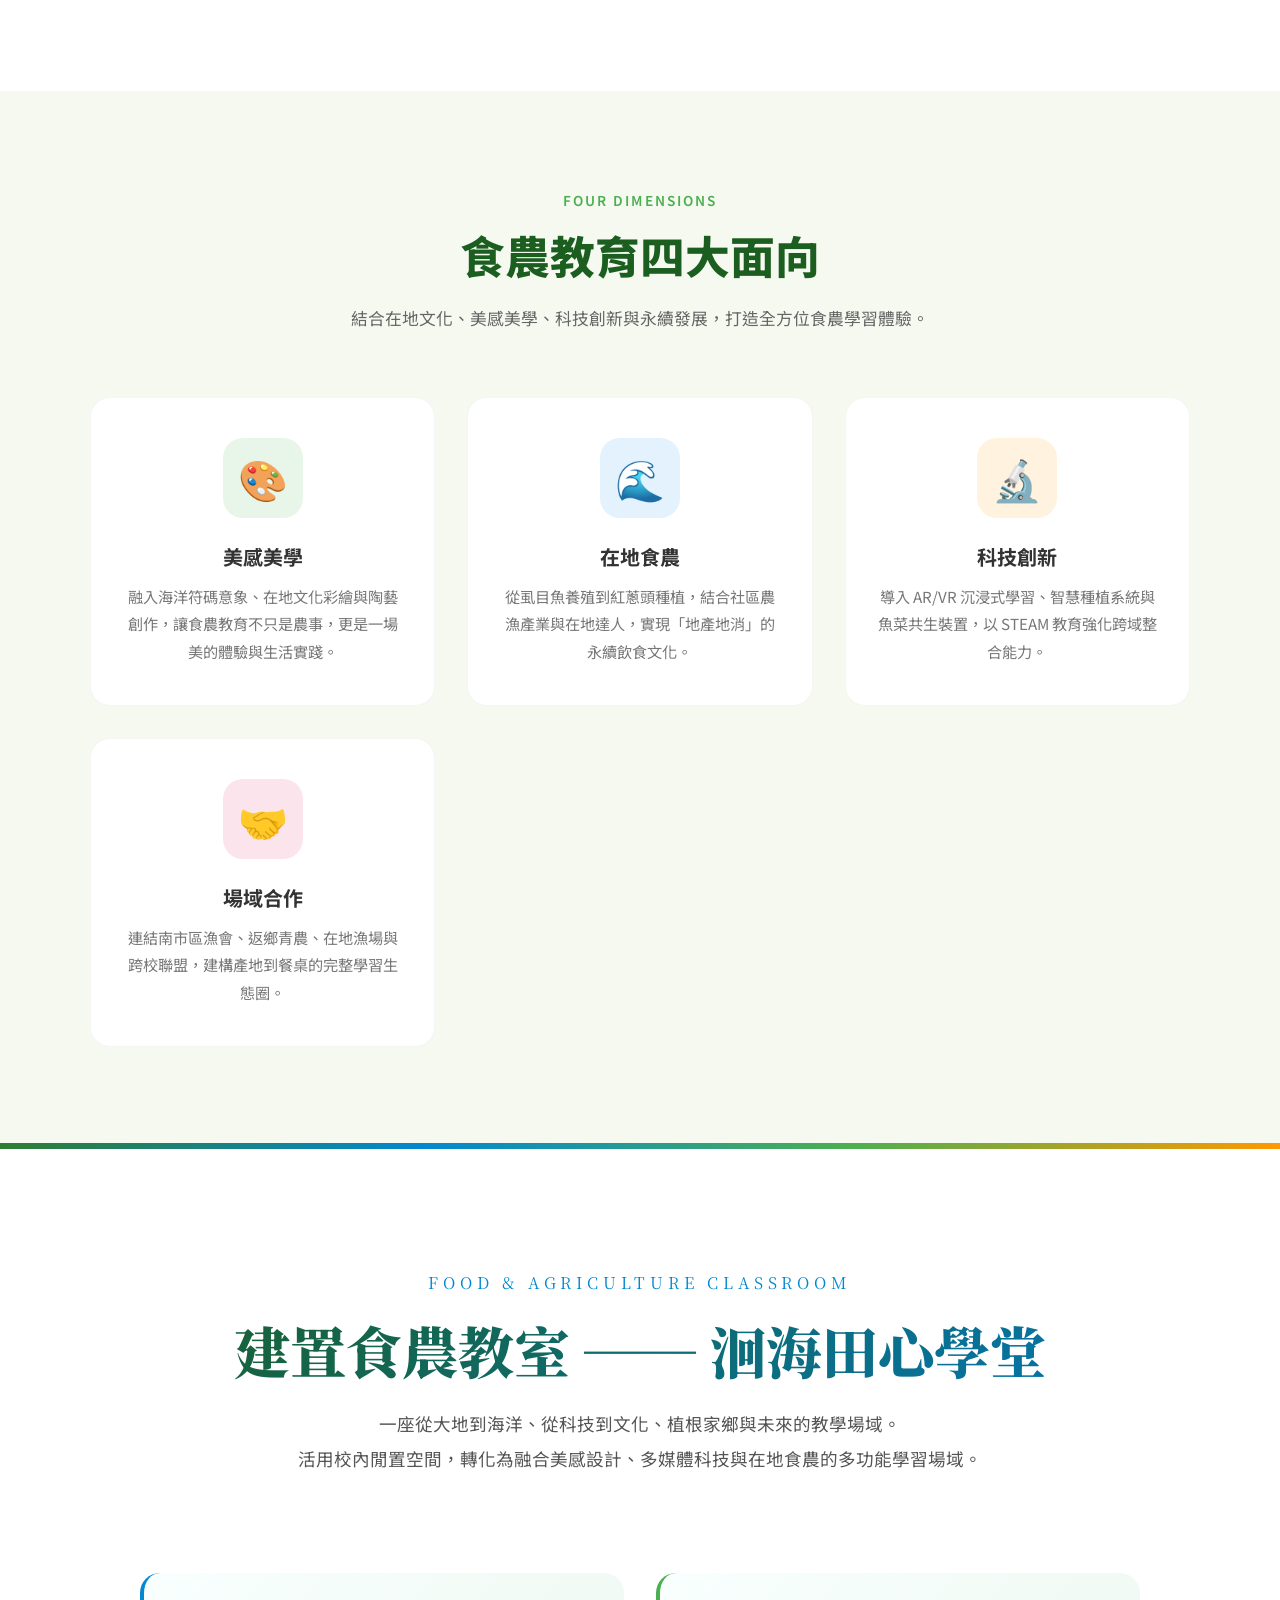
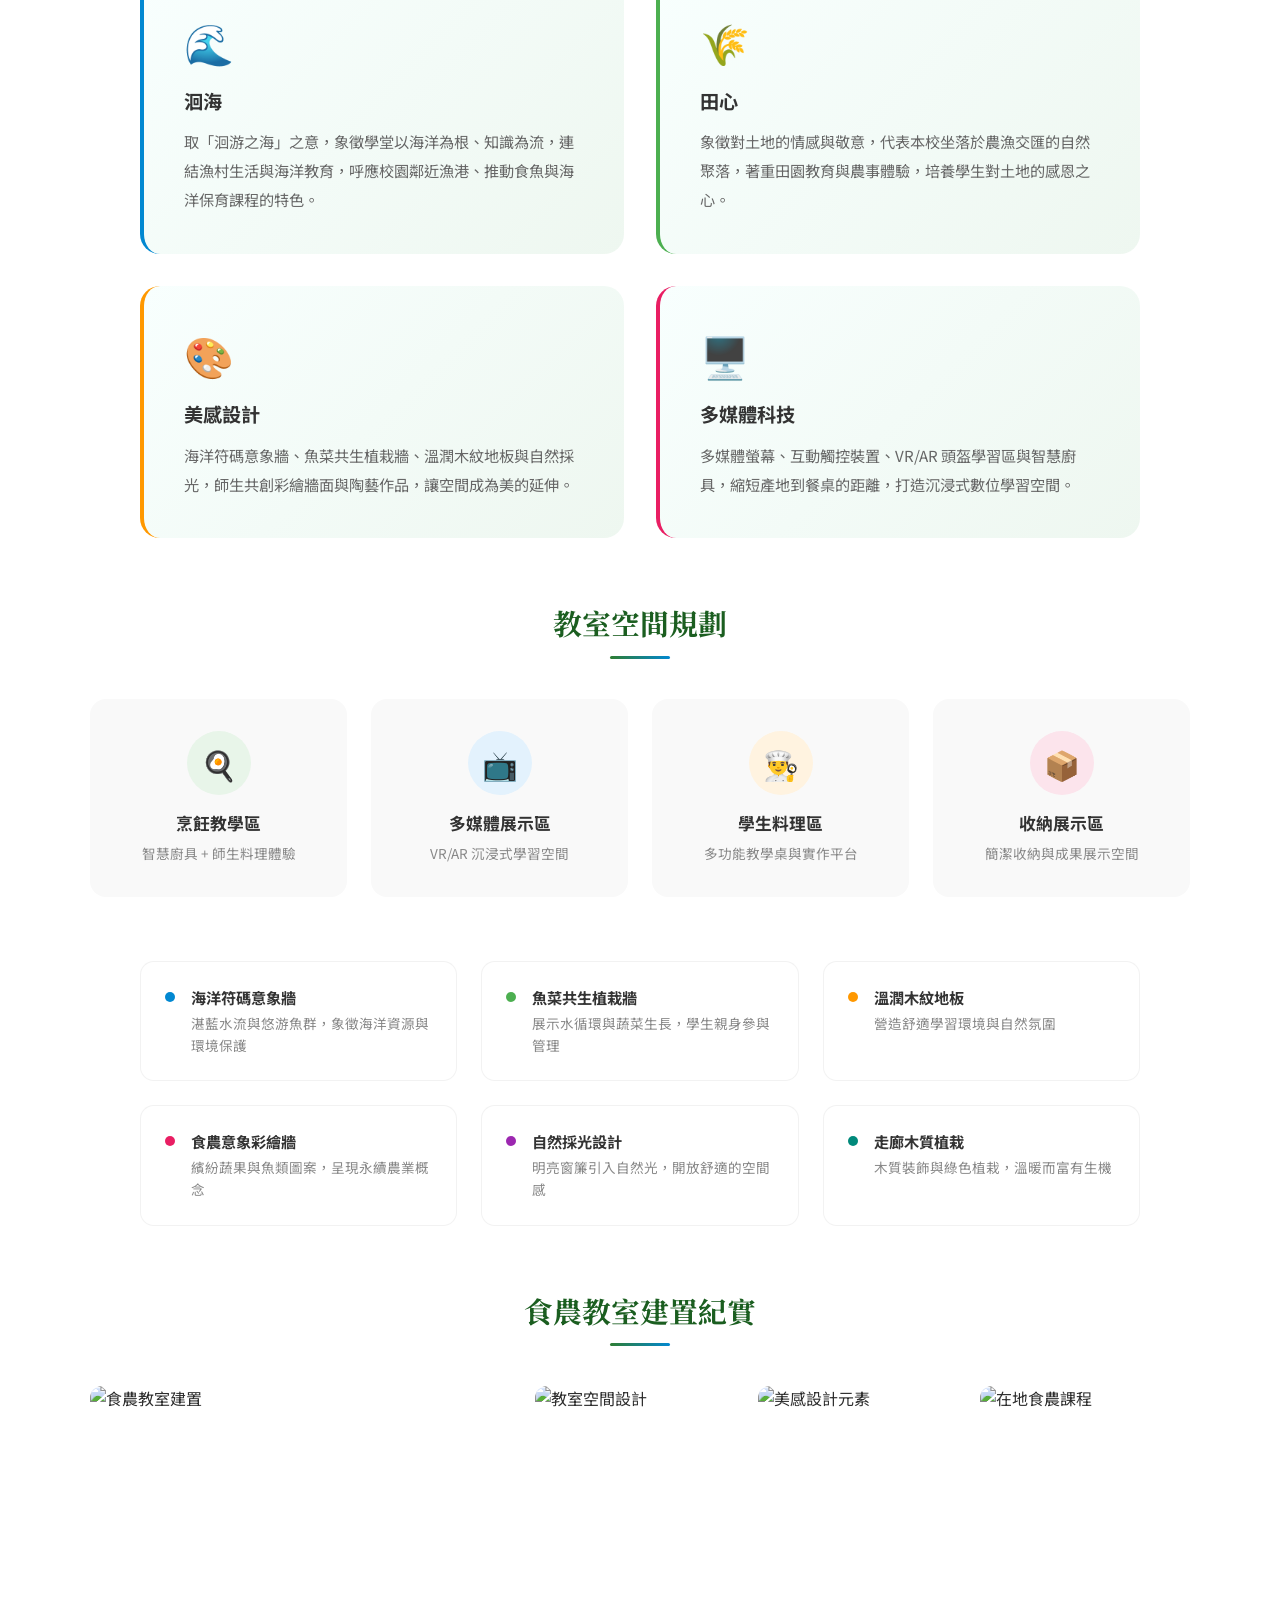
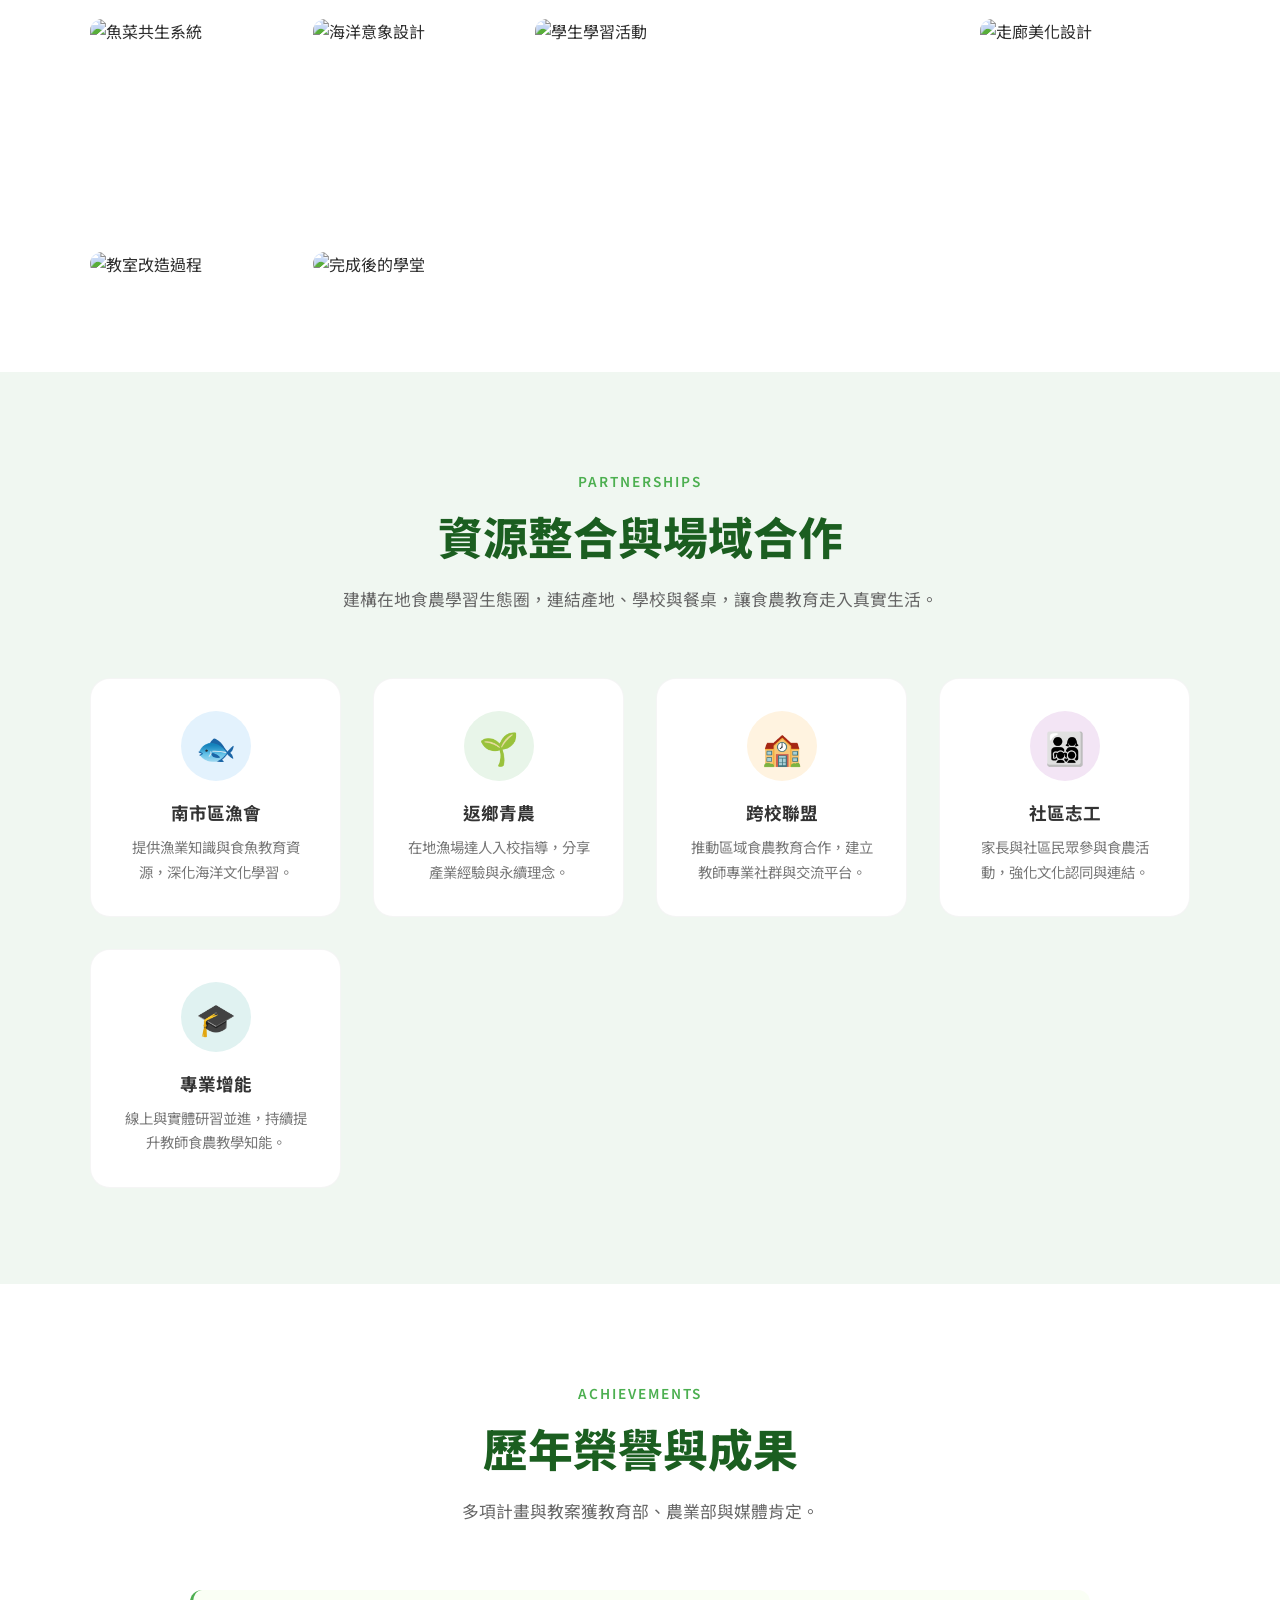
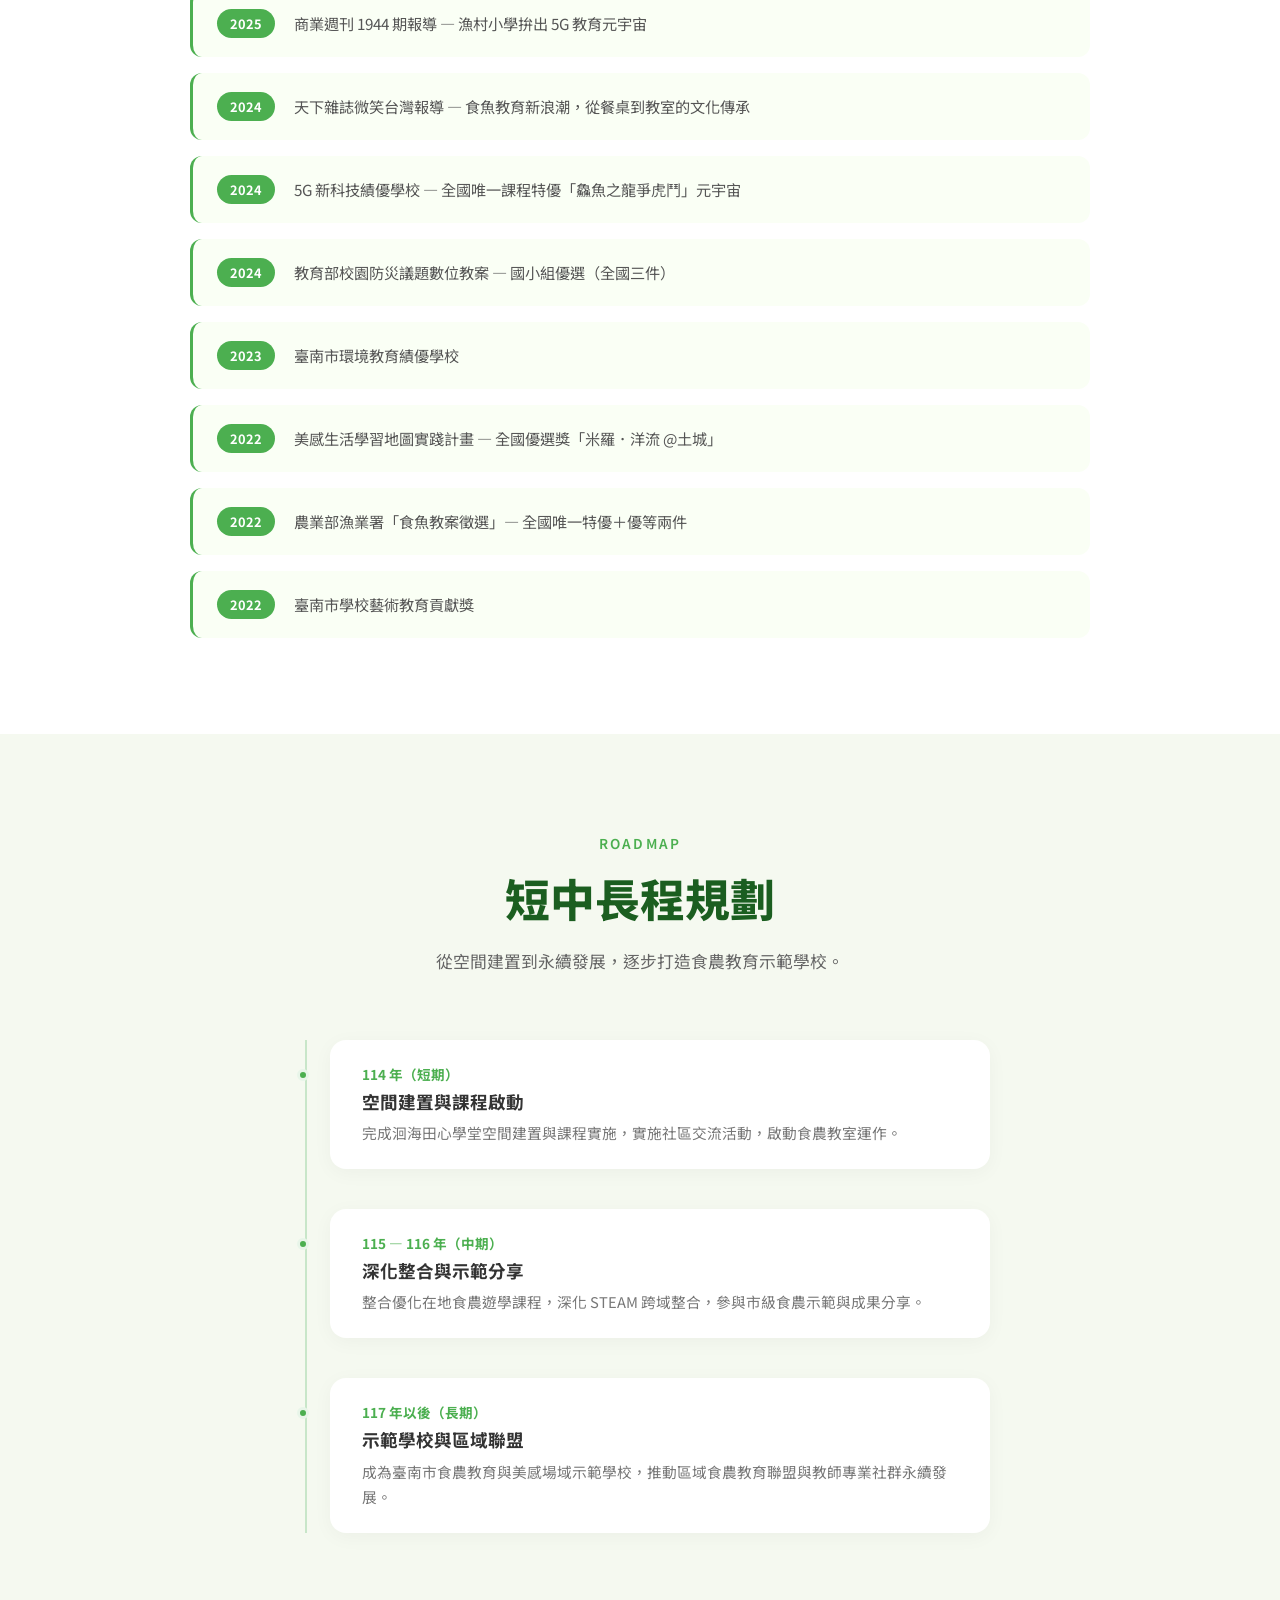
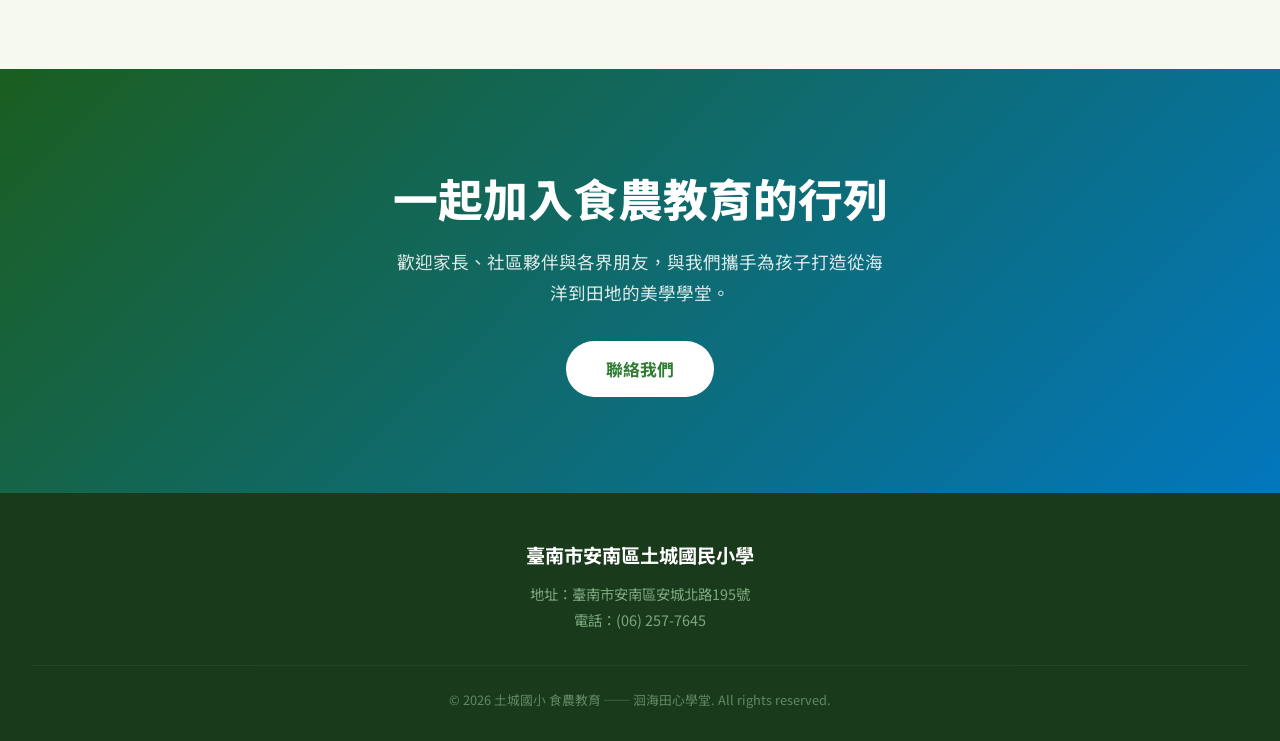
==== commit e909db60: "feat: 新增洄海田心學堂食農教室區塊與10張建置照片 - 新增食農教室建置區塊，介紹洄海田心學堂理念 - 加入空間規劃、美學設計元素、場域合作說明 - 整合 10 張 Google 相簿照片，可點" ====
--- a/index.html
+++ b/index.html
@@ -3,9 +3,9 @@
 <head>
   <meta charset="UTF-8">
   <meta name="viewport" content="width=device-width, initial-scale=1.0">
-  <title>土城國小 — 食農教育</title>
+  <title>土城國小 — 食農教育｜洄海田心學堂</title>
   <link rel="preconnect" href="https://fonts.googleapis.com">
-  <link href="https://fonts.googleapis.com/css2?family=Noto+Sans+TC:wght@300;400;500;700;900&display=swap" rel="stylesheet">
+  <link href="https://fonts.googleapis.com/css2?family=Noto+Sans+TC:wght@300;400;500;700;900&family=Noto+Serif+TC:wght@400;700;900&display=swap" rel="stylesheet">
   <style>
     /* ── Reset ── */
     *, *::before, *::after { margin: 0; padding: 0; box-sizing: border-box; }
@@ -73,8 +73,6 @@
         radial-gradient(ellipse at 20% 80%, rgba(255,243,224,0.5) 0%, transparent 60%),
         radial-gradient(ellipse at 80% 20%, rgba(200,230,201,0.6) 0%, transparent 50%);
     }
-
-    /* Floating decorative elements */
     .hero-deco {
       position: absolute; border-radius: 50%; opacity: 0.15;
     }
@@ -94,7 +92,7 @@
       animation: float 12s ease-in-out infinite 2s;
     }
     .hero-deco:nth-child(4) {
-      width: 100px; height: 100px; background: #ffc107;
+      width: 100px; height: 100px; background: #0288d1;
       bottom: 25%; right: 15%;
       animation: float 9s ease-in-out infinite 1s;
     }
@@ -123,11 +121,18 @@
       font-size: clamp(2.5rem, 7vw, 5rem);
       font-weight: 900; line-height: 1.2;
       color: #2e7d32;
-      margin-bottom: 1.5rem;
+      margin-bottom: 1rem;
+    }
+    .hero-sub {
+      font-family: 'Noto Serif TC', serif;
+      font-size: clamp(1rem, 2.2vw, 1.4rem);
+      color: #1b5e20; font-weight: 400;
+      letter-spacing: 0.15em; margin-bottom: 1.5rem;
+      opacity: 0.8;
     }
     .hero p {
-      font-size: clamp(1rem, 2vw, 1.25rem);
-      color: #3e6b41; max-width: 560px; margin: 0 auto 2.5rem;
+      font-size: clamp(1rem, 2vw, 1.15rem);
+      color: #3e6b41; max-width: 620px; margin: 0 auto 2.5rem;
       line-height: 1.8; font-weight: 300;
     }
     .hero-cta {
@@ -175,7 +180,7 @@
     }
     .section-header p {
       font-size: 1.05rem; color: #666;
-      max-width: 600px; margin: 0 auto; line-height: 1.8;
+      max-width: 650px; margin: 0 auto; line-height: 1.8;
     }
 
     /* ── About ── */
@@ -207,9 +212,7 @@
     .about-stats {
       display: flex; gap: 2rem;
     }
-    .stat {
-      text-align: center;
-    }
+    .stat { text-align: center; }
     .stat-number {
       font-size: 2.2rem; font-weight: 900; color: #4caf50;
     }
@@ -240,8 +243,8 @@
       margin: 0 auto 1.5rem; font-size: 2.5rem;
     }
     .feature-card:nth-child(1) .feature-icon { background: #e8f5e9; }
-    .feature-card:nth-child(2) .feature-icon { background: #fff3e0; }
-    .feature-card:nth-child(3) .feature-icon { background: #e3f2fd; }
+    .feature-card:nth-child(2) .feature-icon { background: #e3f2fd; }
+    .feature-card:nth-child(3) .feature-icon { background: #fff3e0; }
     .feature-card:nth-child(4) .feature-icon { background: #fce4ec; }
     .feature-card h3 {
       font-size: 1.25rem; font-weight: 700; color: #333;
@@ -251,7 +254,244 @@
       font-size: 0.95rem; color: #777; line-height: 1.8;
     }
 
-    /* ── Gallery ── */
+    /* ══════════════════════════════════════════
+       ── 洄海田心學堂 — 食農教室建置 ──
+       ══════════════════════════════════════════ */
+
+    .classroom { background: #fff; position: relative; overflow: hidden; }
+    .classroom::before {
+      content: '';
+      position: absolute; top: 0; left: 0; right: 0; height: 6px;
+      background: linear-gradient(90deg, #2e7d32, #0288d1, #4caf50, #ff9800);
+    }
+
+    /* 學堂名稱大標 */
+    .classroom-hero {
+      text-align: center; margin-bottom: 4rem;
+      padding: 2rem 0;
+    }
+    .classroom-hero .ch-label {
+      font-family: 'Noto Serif TC', serif;
+      font-size: 1rem; color: #0288d1;
+      letter-spacing: 0.3em; margin-bottom: 1rem;
+    }
+    .classroom-hero h2 {
+      font-family: 'Noto Serif TC', serif;
+      font-size: clamp(2.2rem, 5vw, 3.5rem);
+      font-weight: 900; color: #1b5e20;
+      margin-bottom: 1rem;
+      background: linear-gradient(135deg, #1b5e20, #0277bd);
+      -webkit-background-clip: text;
+      -webkit-text-fill-color: transparent;
+      background-clip: text;
+    }
+    .classroom-hero p {
+      font-size: 1.1rem; color: #555;
+      max-width: 700px; margin: 0 auto;
+      line-height: 2;
+    }
+
+    /* 理念卡片 */
+    .concept-grid {
+      display: grid;
+      grid-template-columns: repeat(2, 1fr);
+      gap: 2rem; max-width: 1000px; margin: 0 auto 4rem;
+    }
+    .concept-card {
+      background: linear-gradient(135deg, #f8fffe, #eef7f0);
+      border-radius: 20px; padding: 2.5rem;
+      border-left: 4px solid;
+      transition: transform 0.3s, box-shadow 0.3s;
+    }
+    .concept-card:hover {
+      transform: translateY(-5px);
+      box-shadow: 0 15px 40px rgba(0,0,0,0.08);
+    }
+    .concept-card:nth-child(1) { border-color: #0288d1; }
+    .concept-card:nth-child(2) { border-color: #4caf50; }
+    .concept-card:nth-child(3) { border-color: #ff9800; }
+    .concept-card:nth-child(4) { border-color: #e91e63; }
+    .concept-card .cc-icon {
+      font-size: 2.5rem; margin-bottom: 1rem;
+    }
+    .concept-card h3 {
+      font-size: 1.2rem; font-weight: 700; color: #333;
+      margin-bottom: 0.8rem;
+    }
+    .concept-card p {
+      font-size: 0.95rem; color: #666; line-height: 1.9;
+    }
+
+    /* 空間設計理念 */
+    .space-design {
+      max-width: 1100px; margin: 0 auto 4rem;
+    }
+    .space-design h3 {
+      font-family: 'Noto Serif TC', serif;
+      font-size: 1.8rem; font-weight: 700;
+      color: #1b5e20; text-align: center;
+      margin-bottom: 2.5rem;
+      position: relative;
+    }
+    .space-design h3::after {
+      content: '';
+      display: block; width: 60px; height: 3px;
+      background: linear-gradient(90deg, #2e7d32, #0288d1);
+      margin: 0.8rem auto 0;
+      border-radius: 2px;
+    }
+    .space-zones {
+      display: grid;
+      grid-template-columns: repeat(4, 1fr);
+      gap: 1.5rem; margin-bottom: 3rem;
+    }
+    .zone-card {
+      text-align: center; padding: 2rem 1.2rem;
+      background: #f9f9f9; border-radius: 16px;
+      transition: transform 0.3s, box-shadow 0.3s;
+    }
+    .zone-card:hover {
+      transform: translateY(-6px);
+      box-shadow: 0 12px 30px rgba(0,0,0,0.06);
+    }
+    .zone-card .zone-icon {
+      width: 64px; height: 64px;
+      border-radius: 50%; margin: 0 auto 1rem;
+      display: flex; align-items: center; justify-content: center;
+      font-size: 1.8rem;
+    }
+    .zone-card:nth-child(1) .zone-icon { background: #e8f5e9; }
+    .zone-card:nth-child(2) .zone-icon { background: #e3f2fd; }
+    .zone-card:nth-child(3) .zone-icon { background: #fff3e0; }
+    .zone-card:nth-child(4) .zone-icon { background: #fce4ec; }
+    .zone-card h4 {
+      font-size: 1.05rem; font-weight: 700; color: #333;
+      margin-bottom: 0.5rem;
+    }
+    .zone-card p {
+      font-size: 0.85rem; color: #888; line-height: 1.6;
+    }
+
+    /* 美學設計元素 */
+    .aesthetic-features {
+      display: grid;
+      grid-template-columns: repeat(3, 1fr);
+      gap: 1.5rem; max-width: 1000px; margin: 0 auto 4rem;
+    }
+    .aes-item {
+      display: flex; align-items: flex-start; gap: 1rem;
+      padding: 1.5rem;
+      background: #fff; border-radius: 14px;
+      border: 1px solid rgba(0,0,0,0.05);
+      transition: box-shadow 0.3s;
+    }
+    .aes-item:hover {
+      box-shadow: 0 8px 25px rgba(0,0,0,0.06);
+    }
+    .aes-item .aes-dot {
+      flex-shrink: 0;
+      width: 10px; height: 10px; border-radius: 50%;
+      margin-top: 6px;
+    }
+    .aes-item:nth-child(1) .aes-dot { background: #0288d1; }
+    .aes-item:nth-child(2) .aes-dot { background: #4caf50; }
+    .aes-item:nth-child(3) .aes-dot { background: #ff9800; }
+    .aes-item:nth-child(4) .aes-dot { background: #e91e63; }
+    .aes-item:nth-child(5) .aes-dot { background: #9c27b0; }
+    .aes-item:nth-child(6) .aes-dot { background: #00897b; }
+    .aes-item .aes-text h4 {
+      font-size: 0.95rem; font-weight: 700; color: #333;
+      margin-bottom: 0.3rem;
+    }
+    .aes-item .aes-text p {
+      font-size: 0.85rem; color: #888; line-height: 1.6;
+    }
+
+    /* ── 照片藝廊 (食農教室) ── */
+    .classroom-gallery {
+      max-width: 1100px; margin: 0 auto;
+    }
+    .classroom-gallery h3 {
+      font-family: 'Noto Serif TC', serif;
+      font-size: 1.8rem; font-weight: 700;
+      color: #1b5e20; text-align: center;
+      margin-bottom: 2.5rem;
+    }
+    .classroom-gallery h3::after {
+      content: '';
+      display: block; width: 60px; height: 3px;
+      background: linear-gradient(90deg, #2e7d32, #0288d1);
+      margin: 0.8rem auto 0;
+      border-radius: 2px;
+    }
+    .photo-grid {
+      display: grid;
+      grid-template-columns: repeat(5, 1fr);
+      grid-template-rows: repeat(2, 220px);
+      gap: 0.8rem;
+    }
+    .photo-grid .photo-item {
+      border-radius: 12px; overflow: hidden;
+      position: relative; cursor: pointer;
+    }
+    .photo-grid .photo-item img {
+      width: 100%; height: 100%;
+      object-fit: cover;
+      transition: transform 0.5s ease;
+    }
+    .photo-grid .photo-item:hover img {
+      transform: scale(1.08);
+    }
+    .photo-grid .photo-item::after {
+      content: '';
+      position: absolute; inset: 0;
+      background: linear-gradient(to top, rgba(0,0,0,0.3) 0%, transparent 50%);
+      opacity: 0;
+      transition: opacity 0.3s;
+    }
+    .photo-grid .photo-item:hover::after { opacity: 1; }
+
+    /* Featured large photos */
+    .photo-grid .photo-item:nth-child(1) { grid-column: span 2; }
+    .photo-grid .photo-item:nth-child(7) { grid-column: span 2; }
+
+    /* ── 場域合作 ── */
+    .collaboration { background: #f0f7f1; }
+    .collab-grid {
+      display: grid;
+      grid-template-columns: repeat(auto-fit, minmax(240px, 1fr));
+      gap: 2rem; max-width: 1100px; margin: 0 auto;
+    }
+    .collab-card {
+      background: #fff; border-radius: 20px;
+      padding: 2rem; text-align: center;
+      transition: transform 0.3s, box-shadow 0.3s;
+      border: 1px solid rgba(0,0,0,0.04);
+    }
+    .collab-card:hover {
+      transform: translateY(-6px);
+      box-shadow: 0 15px 40px rgba(0,0,0,0.07);
+    }
+    .collab-icon {
+      width: 70px; height: 70px;
+      border-radius: 50%;
+      display: flex; align-items: center; justify-content: center;
+      margin: 0 auto 1.2rem; font-size: 2rem;
+    }
+    .collab-card:nth-child(1) .collab-icon { background: #e3f2fd; }
+    .collab-card:nth-child(2) .collab-icon { background: #e8f5e9; }
+    .collab-card:nth-child(3) .collab-icon { background: #fff3e0; }
+    .collab-card:nth-child(4) .collab-icon { background: #f3e5f5; }
+    .collab-card:nth-child(5) .collab-icon { background: #e0f2f1; }
+    .collab-card h3 {
+      font-size: 1.1rem; font-weight: 700; color: #333;
+      margin-bottom: 0.6rem;
+    }
+    .collab-card p {
+      font-size: 0.9rem; color: #777; line-height: 1.7;
+    }
+
+    /* ── Gallery (原校園風景) ── */
     .gallery { background: #fff; }
     .gallery-grid {
       display: grid;
@@ -322,9 +562,36 @@
       font-size: 0.92rem; color: #777; line-height: 1.7;
     }
 
+    /* ── 成果榮譽 ── */
+    .honors { background: #fff; }
+    .honors-list {
+      max-width: 900px; margin: 0 auto;
+      display: grid; gap: 1rem;
+    }
+    .honor-item {
+      display: flex; align-items: center; gap: 1.2rem;
+      padding: 1.2rem 1.5rem;
+      background: #fafff5; border-radius: 12px;
+      border-left: 3px solid #4caf50;
+      transition: transform 0.3s, box-shadow 0.3s;
+    }
+    .honor-item:hover {
+      transform: translateX(6px);
+      box-shadow: 0 6px 20px rgba(0,0,0,0.05);
+    }
+    .honor-year {
+      flex-shrink: 0;
+      font-size: 0.8rem; font-weight: 700;
+      color: #fff; background: #4caf50;
+      padding: 0.3rem 0.8rem; border-radius: 50px;
+    }
+    .honor-text {
+      font-size: 0.95rem; color: #555; line-height: 1.6;
+    }
+
     /* ── CTA ── */
     .cta-section {
-      background: linear-gradient(135deg, #2e7d32, #1b5e20);
+      background: linear-gradient(135deg, #1b5e20, #0277bd);
       text-align: center; color: #fff;
     }
     .cta-section h2 {
@@ -373,6 +640,25 @@
     }
     .fade-up.visible {
       opacity: 1; transform: translateY(0);
+    }
+
+    /* ── Lightbox ── */
+    .lightbox {
+      display: none; position: fixed; inset: 0;
+      background: rgba(0,0,0,0.9); z-index: 999;
+      align-items: center; justify-content: center;
+      cursor: pointer;
+    }
+    .lightbox.active { display: flex; }
+    .lightbox img {
+      max-width: 90vw; max-height: 85vh;
+      border-radius: 8px;
+      object-fit: contain;
+    }
+    .lightbox-close {
+      position: absolute; top: 1.5rem; right: 2rem;
+      color: #fff; font-size: 2.5rem;
+      cursor: pointer; line-height: 1;
     }
 
     /* ── Mobile ── */
@@ -391,6 +677,17 @@
       .hamburger { display: flex; }
 
       .about-grid { grid-template-columns: 1fr; gap: 2rem; }
+      .concept-grid { grid-template-columns: 1fr; }
+      .space-zones { grid-template-columns: repeat(2, 1fr); }
+      .aesthetic-features { grid-template-columns: 1fr; }
+      .photo-grid {
+        grid-template-columns: repeat(2, 1fr);
+        grid-template-rows: auto;
+      }
+      .photo-grid .photo-item { height: 180px; }
+      .photo-grid .photo-item:nth-child(1),
+      .photo-grid .photo-item:nth-child(7) { grid-column: span 1; }
+      .collab-grid { grid-template-columns: 1fr 1fr; }
       .gallery-grid {
         grid-template-columns: 1fr 1fr;
         grid-template-rows: auto;
@@ -399,6 +696,12 @@
       .gallery-item { height: 180px; }
       section { padding: 4rem 1.5rem; }
     }
+
+    @media (max-width: 480px) {
+      .space-zones { grid-template-columns: 1fr; }
+      .collab-grid { grid-template-columns: 1fr; }
+      .photo-grid { grid-template-columns: 1fr; }
+    }
   </style>
 </head>
 <body>
@@ -409,8 +712,9 @@
     <ul class="nav-links" id="navLinks">
       <li><a href="#about">關於我們</a></li>
       <li><a href="#features">課程特色</a></li>
-      <li><a href="#gallery">校園風景</a></li>
-      <li><a href="#timeline">年度計畫</a></li>
+      <li><a href="#classroom">食農教室</a></li>
+      <li><a href="#collaboration">場域合作</a></li>
+      <li><a href="#honors">榮譽成果</a></li>
       <li><a href="#contact">聯絡我們</a></li>
     </ul>
     <button class="hamburger" id="hamburger" aria-label="選單">
@@ -428,8 +732,9 @@
       <span class="hero-badge">Tucheng Elementary School</span>
       <h1>臺南市安南區土城國民小學</h1>
       <h2>食農教育</h2>
-      <p>從土地到餐桌，帶領孩子親手種植、細心照料、快樂收穫，在大自然中學習生命的價值與感恩的心。</p>
-      <a href="#about" class="hero-cta">探索更多</a>
+      <div class="hero-sub">洄海田心學堂 ── 產地到餐桌之旅</div>
+      <p>從海洋到田地、從文化到生活，孩子在這裡學會珍惜、思考與實踐，連結人與自然、知識與情感的美學學堂。</p>
+      <a href="#classroom" class="hero-cta">探索食農教室</a>
     </div>
     <div class="scroll-hint"><span></span></div>
   </section>
@@ -438,33 +743,33 @@
   <section class="about" id="about">
     <div class="section-header fade-up">
       <span class="label">About Us</span>
-      <h2>從土地學習的教室</h2>
-      <p>讓孩子走出教室，用雙手感受泥土的溫度，體驗農耕的喜悅與辛勞。</p>
+      <h2>百年學府 · 農漁交匯</h2>
+      <p>土城國小已有 102 年歷史，位於農村與漁村交匯地區，擁有豐富的在地農漁資源。</p>
     </div>
     <div class="about-grid">
       <div class="about-image fade-up">
         <span class="emoji-art">🌾</span>
       </div>
       <div class="about-text fade-up">
-        <h3>扎根土地，培育未來</h3>
+        <h3>扎根土地，連結海洋</h3>
         <p>
-          土城國小位於臺南市安南區，擁有豐富的在地農業文化資源。我們將食農教育融入校本課程，透過實作體驗，讓學生認識在地農產、了解食物的來源，培養珍惜食物與友善環境的態度。
+          本校位於臺南市安南區，北與七股、西港和安定區為鄰，西以台灣海峽為界，與聖母廟為鄰。社區以虱目魚、紅蔥頭等為代表農漁產業，民風淳樸。我們將食農教育融入校本課程，讓學生從「吃」理解世界，從「做」實踐永續。
         </p>
         <p>
-          從播種、澆水、除草到收穫，每一個步驟都是孩子最珍貴的學習歷程。
+          從曾文溪出海口到校園田園，每一個場域都是孩子最珍貴的學習資源。
         </p>
         <div class="about-stats">
           <div class="stat">
-            <div class="stat-number">4+</div>
-            <div class="stat-label">年推動經驗</div>
+            <div class="stat-number">102</div>
+            <div class="stat-label">年校史</div>
           </div>
           <div class="stat">
-            <div class="stat-number">200+</div>
-            <div class="stat-label">參與學生</div>
+            <div class="stat-number">4+</div>
+            <div class="stat-label">年食農推動</div>
           </div>
           <div class="stat">
-            <div class="stat-number">12</div>
-            <div class="stat-label">合作農場</div>
+            <div class="stat-number">15+</div>
+            <div class="stat-label">合作夥伴</div>
           </div>
         </div>
       </div>
@@ -474,56 +779,228 @@
   <!-- Features -->
   <section class="features" id="features">
     <div class="section-header fade-up">
-      <span class="label">Curriculum</span>
-      <h2>四大課程特色</h2>
-      <p>結合在地文化與生態永續，打造全方位的食農學習體驗。</p>
+      <span class="label">Four Dimensions</span>
+      <h2>食農教育四大面向</h2>
+      <p>結合在地文化、美感美學、科技創新與永續發展，打造全方位食農學習體驗。</p>
     </div>
     <div class="features-grid">
       <div class="feature-card fade-up">
-        <div class="feature-icon">🌱</div>
-        <h3>農事體驗</h3>
-        <p>親手種植蔬果，從翻土、播種到收穫，體會農夫的辛勞與大地的恩賜。</p>
+        <div class="feature-icon">🎨</div>
+        <h3>美感美學</h3>
+        <p>融入海洋符碼意象、在地文化彩繪與陶藝創作，讓食農教育不只是農事，更是一場美的體驗與生活實踐。</p>
       </div>
       <div class="feature-card fade-up">
-        <div class="feature-icon">🍳</div>
-        <h3>食育廚房</h3>
-        <p>利用校園自種的新鮮蔬果，學習烹飪技巧，品嚐自己努力的成果。</p>
+        <div class="feature-icon">🌊</div>
+        <h3>在地食農</h3>
+        <p>從虱目魚養殖到紅蔥頭種植，結合社區農漁產業與在地達人，實現「地產地消」的永續飲食文化。</p>
       </div>
       <div class="feature-card fade-up">
         <div class="feature-icon">🔬</div>
-        <h3>生態觀察</h3>
-        <p>認識田間昆蟲與植物，瞭解生態平衡的重要性，培養環境保育意識。</p>
+        <h3>科技創新</h3>
+        <p>導入 AR/VR 沉浸式學習、智慧種植系統與魚菜共生裝置，以 STEAM 教育強化跨域整合能力。</p>
       </div>
       <div class="feature-card fade-up">
         <div class="feature-icon">🤝</div>
-        <h3>社區連結</h3>
-        <p>與在地農友合作，走訪社區農場，將課堂所學延伸至真實生活場域。</p>
+        <h3>場域合作</h3>
+        <p>連結南市區漁會、返鄉青農、在地漁場與跨校聯盟，建構產地到餐桌的完整學習生態圈。</p>
       </div>
     </div>
   </section>
 
-  <!-- Gallery -->
-  <section class="gallery" id="gallery">
+  <!-- ══════════════════════════════════════════
+       食農教室建置 — 洄海田心學堂
+       ══════════════════════════════════════════ -->
+  <section class="classroom" id="classroom">
+
+    <!-- 學堂大標 -->
+    <div class="classroom-hero fade-up">
+      <div class="ch-label">FOOD & AGRICULTURE CLASSROOM</div>
+      <h2>建置食農教室 ── 洄海田心學堂</h2>
+      <p>一座從大地到海洋、從科技到文化、植根家鄉與未來的教學場域。<br>活用校內閒置空間，轉化為融合美感設計、多媒體科技與在地食農的多功能學習場域。</p>
+    </div>
+
+    <!-- 理念卡片 -->
+    <div class="concept-grid fade-up">
+      <div class="concept-card">
+        <div class="cc-icon">🌊</div>
+        <h3>洄海</h3>
+        <p>取「洄游之海」之意，象徵學堂以海洋為根、知識為流，連結漁村生活與海洋教育，呼應校園鄰近漁港、推動食魚與海洋保育課程的特色。</p>
+      </div>
+      <div class="concept-card">
+        <div class="cc-icon">🌾</div>
+        <h3>田心</h3>
+        <p>象徵對土地的情感與敬意，代表本校坐落於農漁交匯的自然聚落，著重田園教育與農事體驗，培養學生對土地的感恩之心。</p>
+      </div>
+      <div class="concept-card">
+        <div class="cc-icon">🎨</div>
+        <h3>美感設計</h3>
+        <p>海洋符碼意象牆、魚菜共生植栽牆、溫潤木紋地板與自然採光，師生共創彩繪牆面與陶藝作品，讓空間成為美的延伸。</p>
+      </div>
+      <div class="concept-card">
+        <div class="cc-icon">🖥️</div>
+        <h3>多媒體科技</h3>
+        <p>多媒體螢幕、互動觸控裝置、VR/AR 頭盔學習區與智慧廚具，縮短產地到餐桌的距離，打造沉浸式數位學習空間。</p>
+      </div>
+    </div>
+
+    <!-- 空間設計 -->
+    <div class="space-design fade-up">
+      <h3>教室空間規劃</h3>
+      <div class="space-zones">
+        <div class="zone-card">
+          <div class="zone-icon">🍳</div>
+          <h4>烹飪教學區</h4>
+          <p>智慧廚具 + 師生料理體驗</p>
+        </div>
+        <div class="zone-card">
+          <div class="zone-icon">📺</div>
+          <h4>多媒體展示區</h4>
+          <p>VR/AR 沉浸式學習空間</p>
+        </div>
+        <div class="zone-card">
+          <div class="zone-icon">👨‍🍳</div>
+          <h4>學生料理區</h4>
+          <p>多功能教學桌與實作平台</p>
+        </div>
+        <div class="zone-card">
+          <div class="zone-icon">📦</div>
+          <h4>收納展示區</h4>
+          <p>簡潔收納與成果展示空間</p>
+        </div>
+      </div>
+    </div>
+
+    <!-- 美學元素 -->
+    <div class="aesthetic-features fade-up">
+      <div class="aes-item">
+        <div class="aes-dot"></div>
+        <div class="aes-text">
+          <h4>海洋符碼意象牆</h4>
+          <p>湛藍水流與悠游魚群，象徵海洋資源與環境保護</p>
+        </div>
+      </div>
+      <div class="aes-item">
+        <div class="aes-dot"></div>
+        <div class="aes-text">
+          <h4>魚菜共生植栽牆</h4>
+          <p>展示水循環與蔬菜生長，學生親身參與管理</p>
+        </div>
+      </div>
+      <div class="aes-item">
+        <div class="aes-dot"></div>
+        <div class="aes-text">
+          <h4>溫潤木紋地板</h4>
+          <p>營造舒適學習環境與自然氛圍</p>
+        </div>
+      </div>
+      <div class="aes-item">
+        <div class="aes-dot"></div>
+        <div class="aes-text">
+          <h4>食農意象彩繪牆</h4>
+          <p>繽紛蔬果與魚類圖案，呈現永續農業概念</p>
+        </div>
+      </div>
+      <div class="aes-item">
+        <div class="aes-dot"></div>
+        <div class="aes-text">
+          <h4>自然採光設計</h4>
+          <p>明亮窗簾引入自然光，開放舒適的空間感</p>
+        </div>
+      </div>
+      <div class="aes-item">
+        <div class="aes-dot"></div>
+        <div class="aes-text">
+          <h4>走廊木質植栽</h4>
+          <p>木質裝飾與綠色植栽，溫暖而富有生機</p>
+        </div>
+      </div>
+    </div>
+
+    <!-- 照片藝廊 -->
+    <div class="classroom-gallery fade-up">
+      <h3>食農教室建置紀實</h3>
+      <div class="photo-grid" id="photoGrid">
+        <!-- 10 photos loaded via JS -->
+      </div>
+    </div>
+
+  </section>
+
+  <!-- 場域合作 -->
+  <section class="collaboration" id="collaboration">
     <div class="section-header fade-up">
-      <span class="label">Gallery</span>
-      <h2>校園風景</h2>
-      <p>記錄孩子們在田間快樂學習的每一個瞬間。</p>
-    </div>
-    <div class="gallery-grid fade-up">
-      <div class="gallery-item">🌿
-        <div class="gallery-overlay"><span>校園農田</span></div>
-      </div>
-      <div class="gallery-item">🌻
-        <div class="gallery-overlay"><span>向日葵花海</span></div>
-      </div>
-      <div class="gallery-item">🍅
-        <div class="gallery-overlay"><span>豐收時刻</span></div>
-      </div>
-      <div class="gallery-item">🦋
-        <div class="gallery-overlay"><span>生態觀察</span></div>
-      </div>
-      <div class="gallery-item">👨‍🌾
-        <div class="gallery-overlay"><span>小小農夫</span></div>
+      <span class="label">Partnerships</span>
+      <h2>資源整合與場域合作</h2>
+      <p>建構在地食農學習生態圈，連結產地、學校與餐桌，讓食農教育走入真實生活。</p>
+    </div>
+    <div class="collab-grid fade-up">
+      <div class="collab-card">
+        <div class="collab-icon">🐟</div>
+        <h3>南市區漁會</h3>
+        <p>提供漁業知識與食魚教育資源，深化海洋文化學習。</p>
+      </div>
+      <div class="collab-card">
+        <div class="collab-icon">🌱</div>
+        <h3>返鄉青農</h3>
+        <p>在地漁場達人入校指導，分享產業經驗與永續理念。</p>
+      </div>
+      <div class="collab-card">
+        <div class="collab-icon">🏫</div>
+        <h3>跨校聯盟</h3>
+        <p>推動區域食農教育合作，建立教師專業社群與交流平台。</p>
+      </div>
+      <div class="collab-card">
+        <div class="collab-icon">👨‍👩‍👧‍👦</div>
+        <h3>社區志工</h3>
+        <p>家長與社區民眾參與食農活動，強化文化認同與連結。</p>
+      </div>
+      <div class="collab-card">
+        <div class="collab-icon">🎓</div>
+        <h3>專業增能</h3>
+        <p>線上與實體研習並進，持續提升教師食農教學知能。</p>
+      </div>
+    </div>
+  </section>
+
+  <!-- 榮譽成果 -->
+  <section class="honors" id="honors">
+    <div class="section-header fade-up">
+      <span class="label">Achievements</span>
+      <h2>歷年榮譽與成果</h2>
+      <p>多項計畫與教案獲教育部、農業部與媒體肯定。</p>
+    </div>
+    <div class="honors-list fade-up">
+      <div class="honor-item">
+        <span class="honor-year">2025</span>
+        <span class="honor-text">商業週刊 1944 期報導 — 漁村小學拚出 5G 教育元宇宙</span>
+      </div>
+      <div class="honor-item">
+        <span class="honor-year">2024</span>
+        <span class="honor-text">天下雜誌微笑台灣報導 — 食魚教育新浪潮，從餐桌到教室的文化傳承</span>
+      </div>
+      <div class="honor-item">
+        <span class="honor-year">2024</span>
+        <span class="honor-text">5G 新科技績優學校 — 全國唯一課程特優「鱻魚之龍爭虎鬥」元宇宙</span>
+      </div>
+      <div class="honor-item">
+        <span class="honor-year">2024</span>
+        <span class="honor-text">教育部校園防災議題數位教案 — 國小組優選（全國三件）</span>
+      </div>
+      <div class="honor-item">
+        <span class="honor-year">2023</span>
+        <span class="honor-text">臺南市環境教育績優學校</span>
+      </div>
+      <div class="honor-item">
+        <span class="honor-year">2022</span>
+        <span class="honor-text">美感生活學習地圖實踐計畫 — 全國優選獎「米羅．洋流 @土城」</span>
+      </div>
+      <div class="honor-item">
+        <span class="honor-year">2022</span>
+        <span class="honor-text">農業部漁業署「食魚教案徵選」— 全國唯一特優＋優等兩件</span>
+      </div>
+      <div class="honor-item">
+        <span class="honor-year">2022</span>
+        <span class="honor-text">臺南市學校藝術教育貢獻獎</span>
       </div>
     </div>
   </section>
@@ -531,30 +1008,25 @@
   <!-- Timeline -->
   <section class="timeline-section" id="timeline">
     <div class="section-header fade-up">
-      <span class="label">Annual Plan</span>
-      <h2>年度計畫</h2>
-      <p>依循四季節氣，安排豐富的食農體驗課程。</p>
+      <span class="label">Roadmap</span>
+      <h2>短中長程規劃</h2>
+      <p>從空間建置到永續發展，逐步打造食農教育示範學校。</p>
     </div>
     <div class="timeline fade-up">
       <div class="timeline-item">
-        <div class="month">2 月 — 3 月</div>
-        <h3>春耕播種</h3>
-        <p>整地翻土、認識種子、學習育苗技巧，為新學期的農事做好準備。</p>
+        <div class="month">114 年（短期）</div>
+        <h3>空間建置與課程啟動</h3>
+        <p>完成洄海田心學堂空間建置與課程實施，實施社區交流活動，啟動食農教室運作。</p>
       </div>
       <div class="timeline-item">
-        <div class="month">4 月 — 6 月</div>
-        <h3>田間管理</h3>
-        <p>澆水施肥、觀察植物生長、記錄農事日誌，培養耐心與責任感。</p>
+        <div class="month">115 — 116 年（中期）</div>
+        <h3>深化整合與示範分享</h3>
+        <p>整合優化在地食農遊學課程，深化 STEAM 跨域整合，參與市級食農示範與成果分享。</p>
       </div>
       <div class="timeline-item">
-        <div class="month">9 月 — 10 月</div>
-        <h3>秋收感恩</h3>
-        <p>歡慶豐收、舉辦收穫祭，與家長社區分享成果，學習感恩與分享。</p>
-      </div>
-      <div class="timeline-item">
-        <div class="month">11 月 — 1 月</div>
-        <h3>食育廚房</h3>
-        <p>利用收穫的農作物進行烹飪課程，認識食物營養，培養健康飲食習慣。</p>
+        <div class="month">117 年以後（長期）</div>
+        <h3>示範學校與區域聯盟</h3>
+        <p>成為臺南市食農教育與美感場域示範學校，推動區域食農教育聯盟與教師專業社群永續發展。</p>
       </div>
     </div>
   </section>
@@ -563,7 +1035,7 @@
   <section class="cta-section" id="contact">
     <div class="fade-up">
       <h2>一起加入食農教育的行列</h2>
-      <p>歡迎家長、社區夥伴與各界朋友，與我們攜手為孩子打造最美好的學習體驗。</p>
+      <p>歡迎家長、社區夥伴與各界朋友，與我們攜手為孩子打造從海洋到田地的美學學堂。</p>
       <a href="mailto:tucheng@tn.edu.tw" class="cta-btn">聯絡我們</a>
     </div>
   </section>
@@ -576,11 +1048,58 @@
       <p>電話：(06) 257-7645</p>
     </div>
     <div class="footer-bottom">
-      &copy; 2026 土城國小 食農教育. All rights reserved.
+      &copy; 2026 土城國小 食農教育 ── 洄海田心學堂. All rights reserved.
     </div>
   </footer>
 
+  <!-- Lightbox -->
+  <div class="lightbox" id="lightbox">
+    <span class="lightbox-close">&times;</span>
+    <img id="lightboxImg" src="" alt="放大照片">
+  </div>
+
   <script>
+    // ── Photo URLs from Google Photos album ──
+    const photoData = [
+      { url: "https://lh3.googleusercontent.com/pw/[base64]", alt: "食農教室建置" },
+      { url: "https://lh3.googleusercontent.com/pw/[base64]", alt: "教室空間設計" },
+      { url: "https://lh3.googleusercontent.com/pw/[base64]", alt: "美感設計元素" },
+      { url: "https://lh3.googleusercontent.com/pw/[base64]", alt: "在地食農課程" },
+      { url: "https://lh3.googleusercontent.com/pw/[base64]", alt: "魚菜共生系統" },
+      { url: "https://lh3.googleusercontent.com/pw/[base64]", alt: "海洋意象設計" },
+      { url: "https://lh3.googleusercontent.com/pw/[base64]", alt: "學生學習活動" },
+      { url: "https://lh3.googleusercontent.com/pw/[base64]", alt: "走廊美化設計" },
+      { url: "https://lh3.googleusercontent.com/pw/[base64]", alt: "教室改造過程" },
+      { url: "https://lh3.googleusercontent.com/pw/[base64]", alt: "完成後的學堂" }
+    ];
+
+    // Render photo grid
+    const photoGrid = document.getElementById('photoGrid');
+    photoData.forEach((photo, i) => {
+      const div = document.createElement('div');
+      div.className = 'photo-item';
+      const img = document.createElement('img');
+      img.src = photo.url + '=w800-h600-no';
+      img.alt = photo.alt;
+      img.loading = 'lazy';
+      div.appendChild(img);
+      div.addEventListener('click', () => openLightbox(photo.url + '=w1600-h1200-no'));
+      photoGrid.appendChild(div);
+    });
+
+    // Lightbox
+    const lightbox = document.getElementById('lightbox');
+    const lightboxImg = document.getElementById('lightboxImg');
+    function openLightbox(src) {
+      lightboxImg.src = src;
+      lightbox.classList.add('active');
+      document.body.style.overflow = 'hidden';
+    }
+    lightbox.addEventListener('click', () => {
+      lightbox.classList.remove('active');
+      document.body.style.overflow = '';
+    });
+
     // Navbar scroll effect
     const navbar = document.querySelector('.navbar');
     window.addEventListener('scroll', () => {
@@ -604,7 +1123,7 @@
           entry.target.classList.add('visible');
         }
       });
-    }, { threshold: 0.15 });
+    }, { threshold: 0.1 });
 
     document.querySelectorAll('.fade-up').forEach(el => observer.observe(el));
   </script>
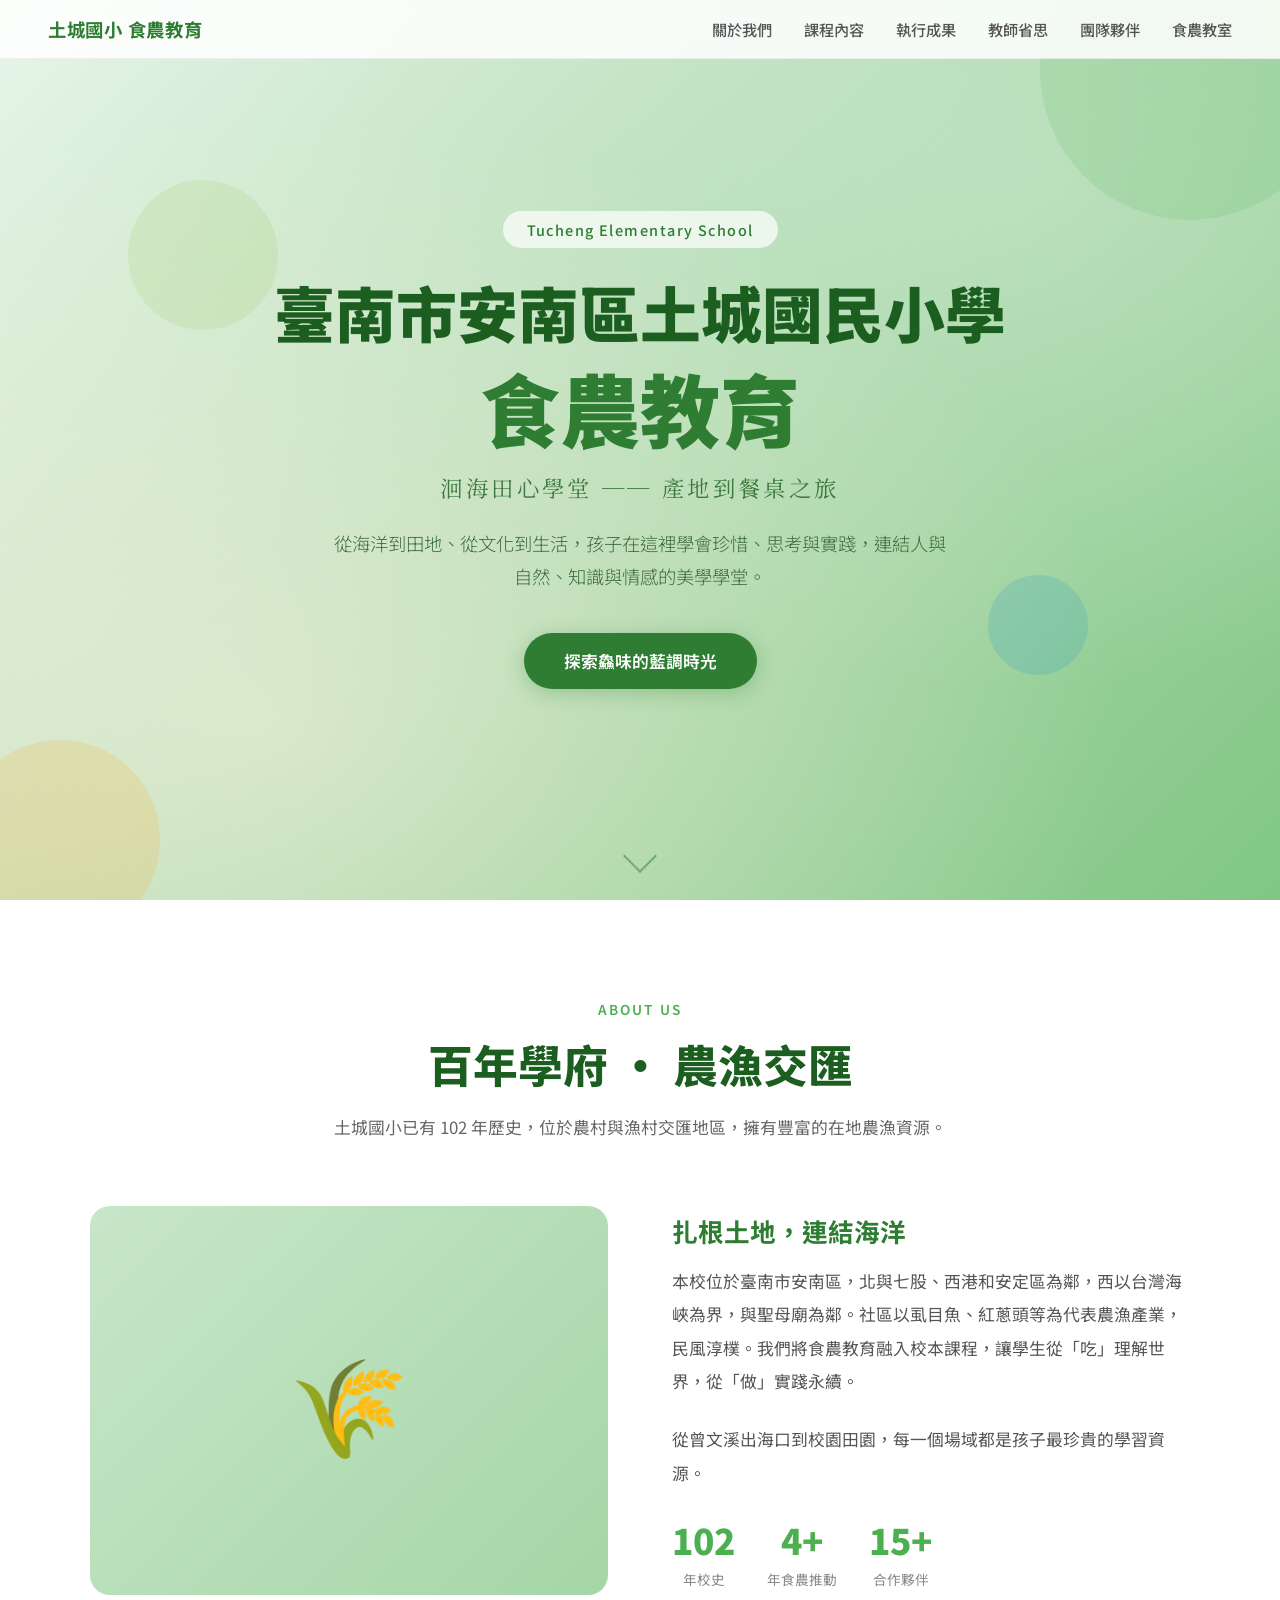
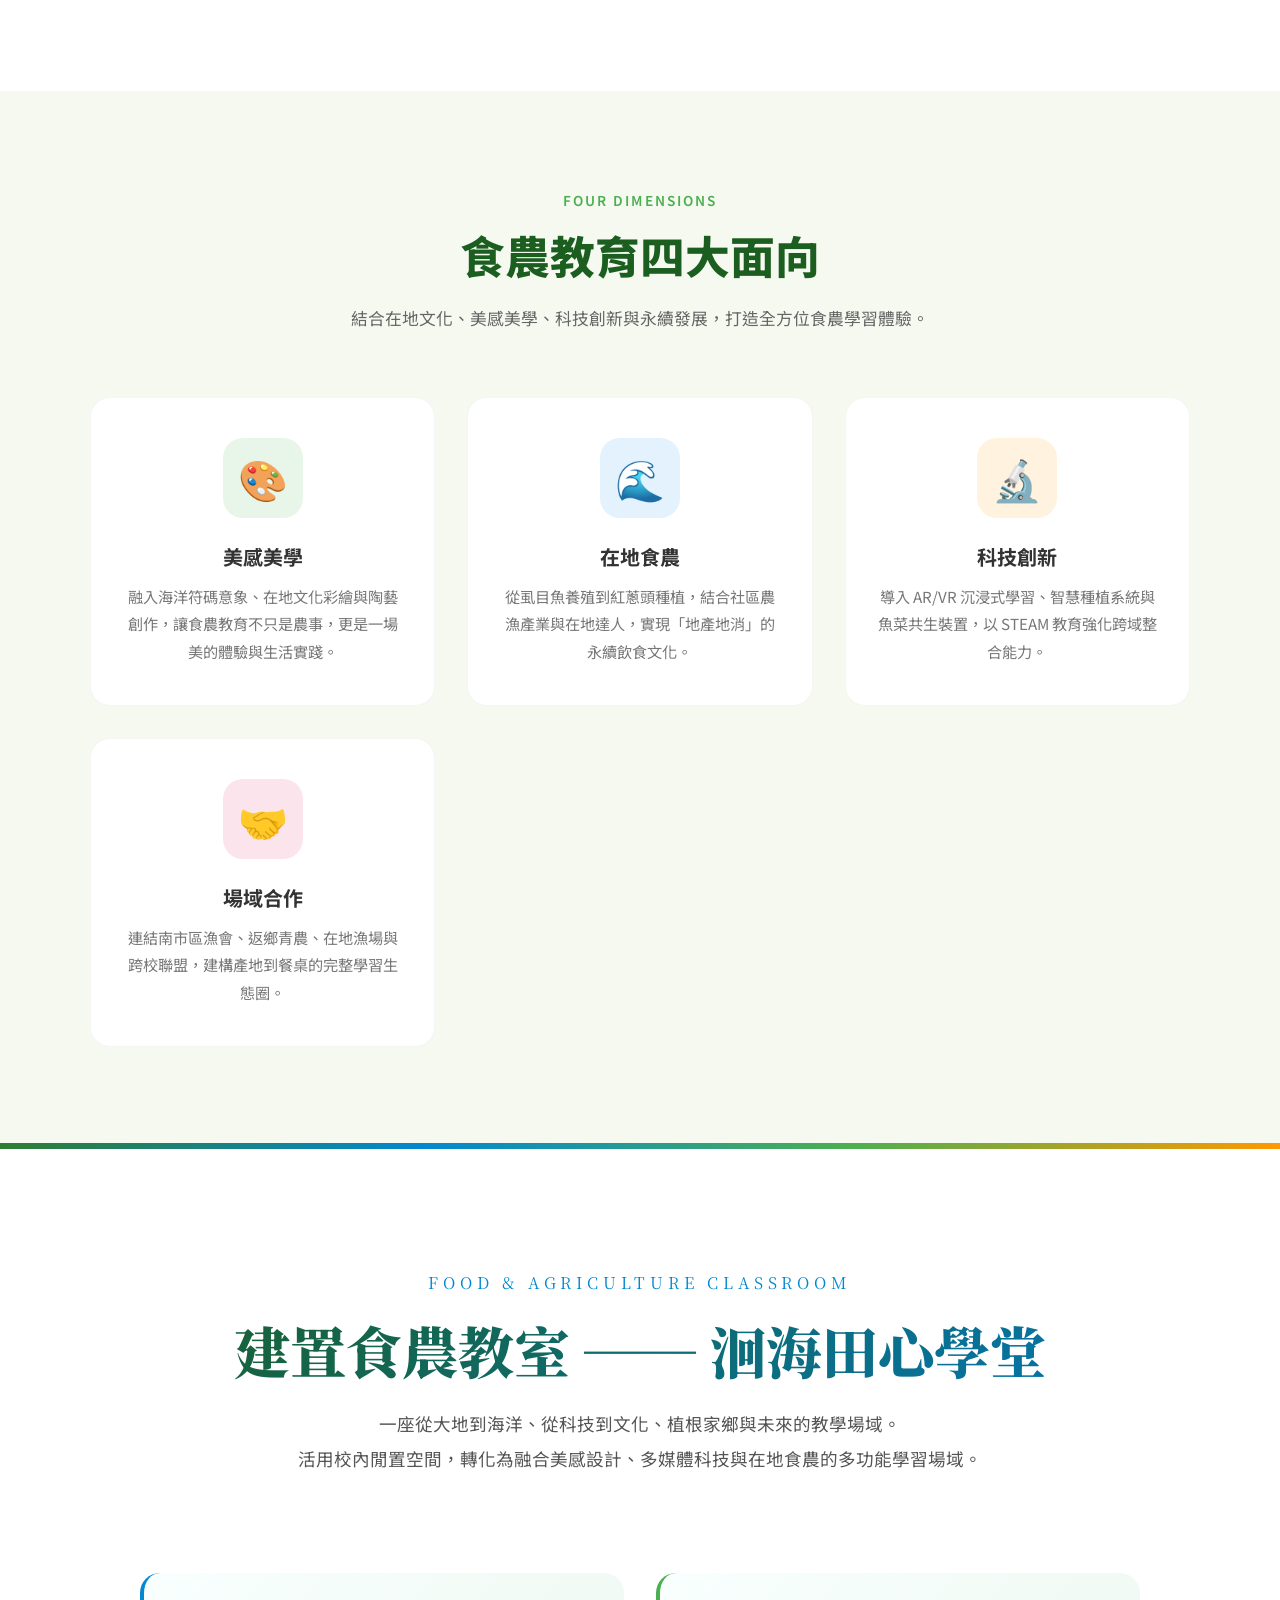
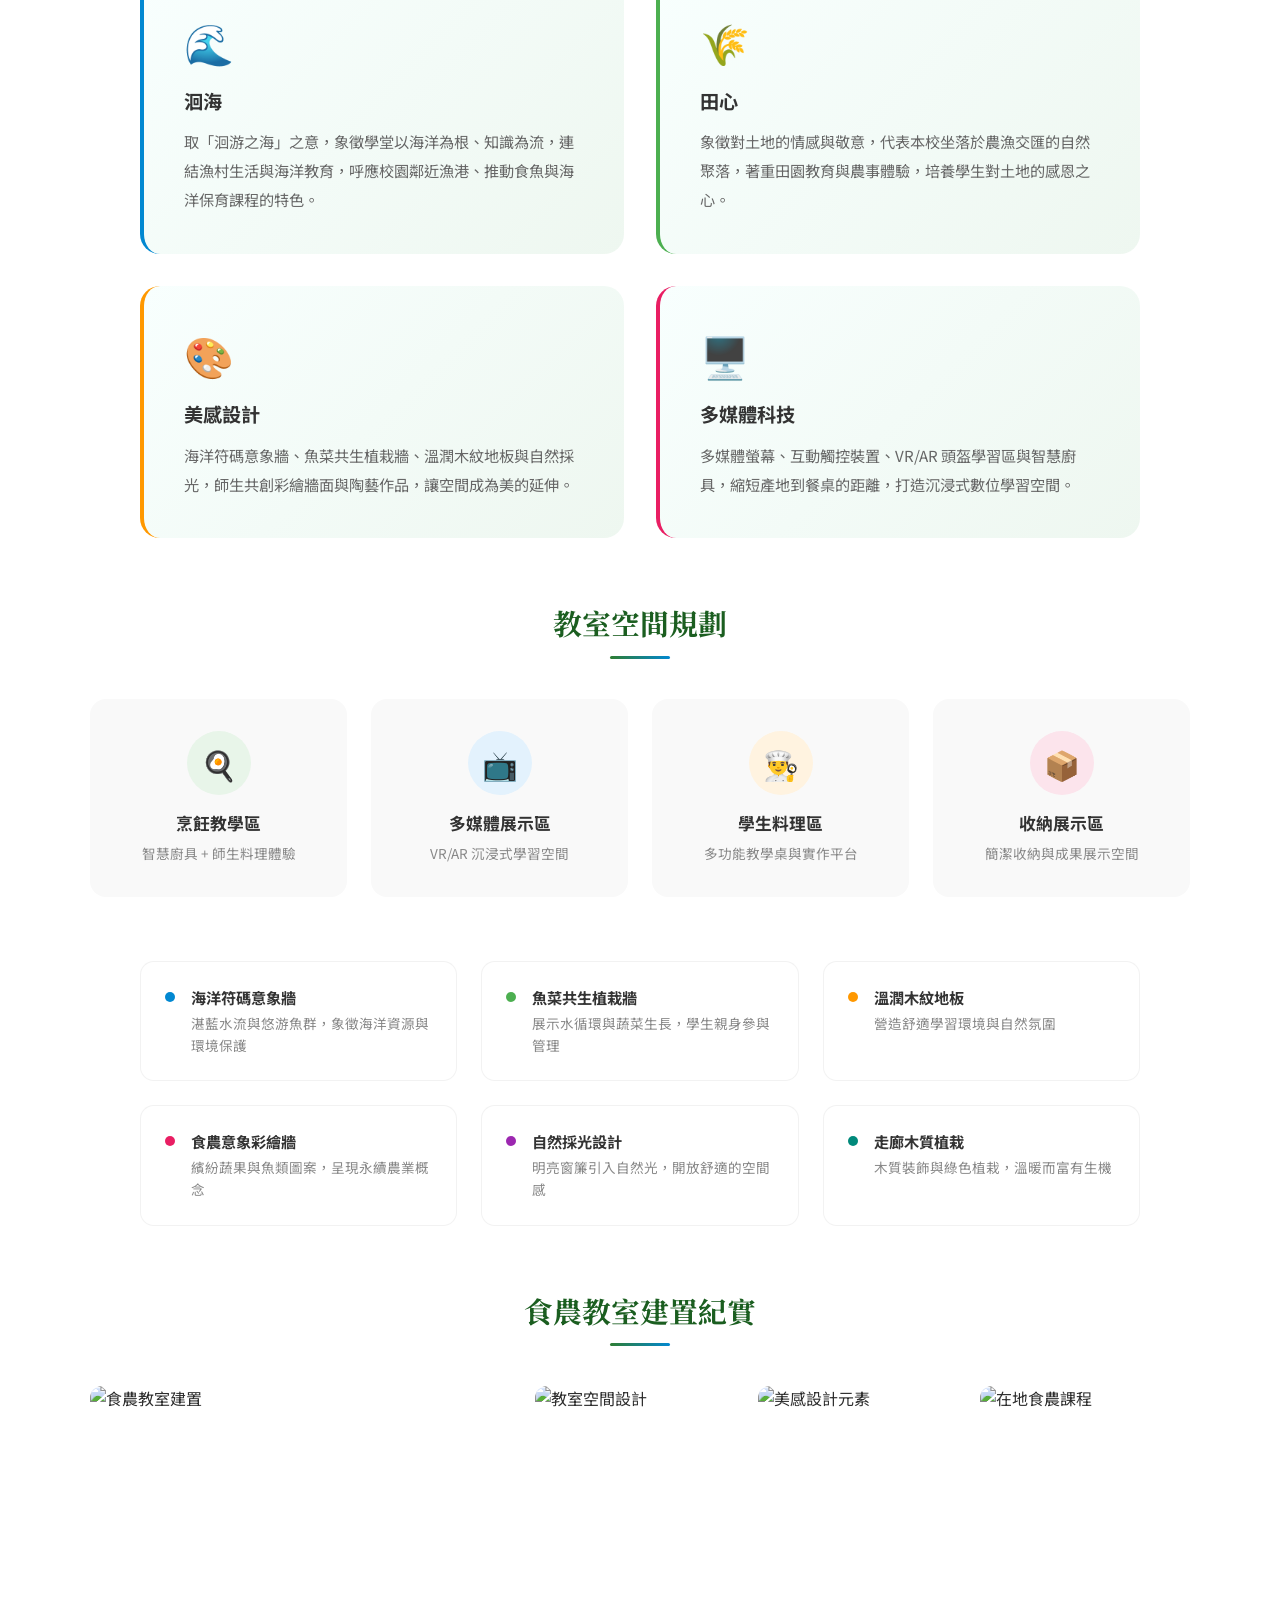
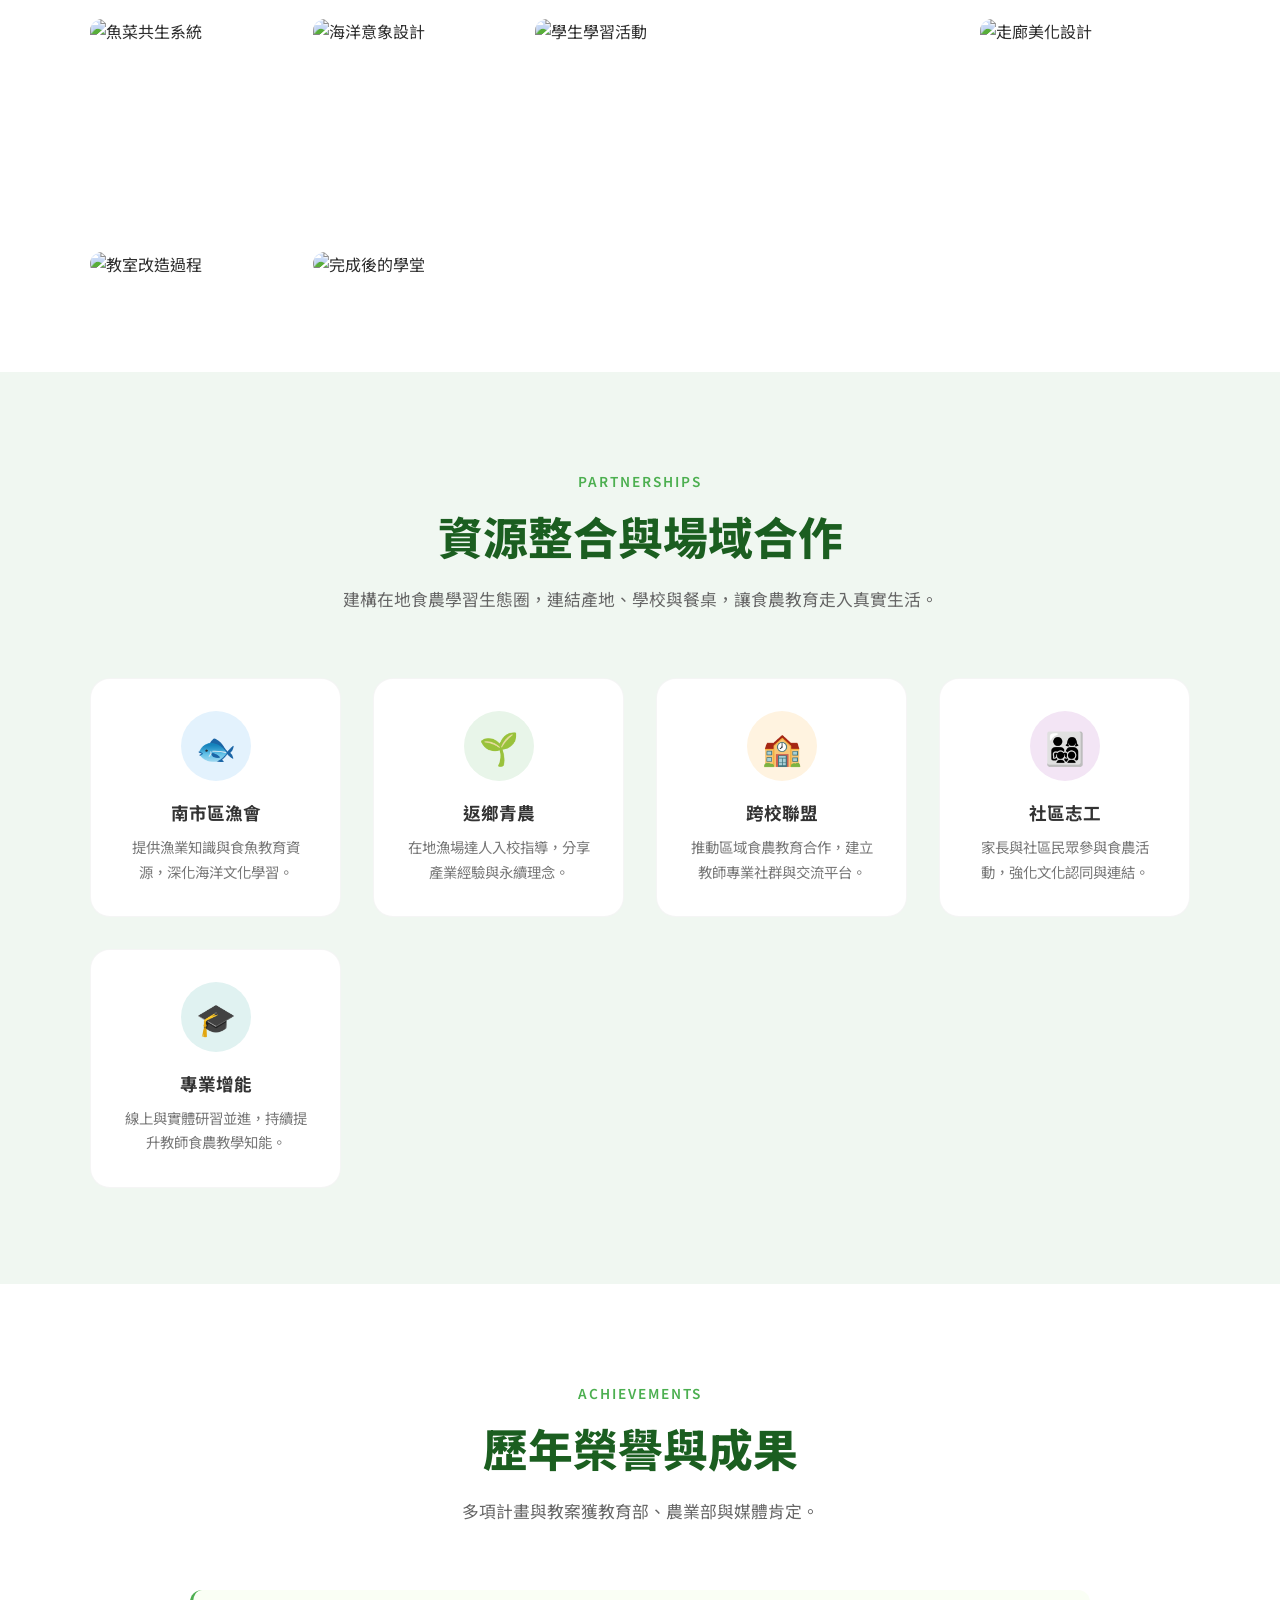
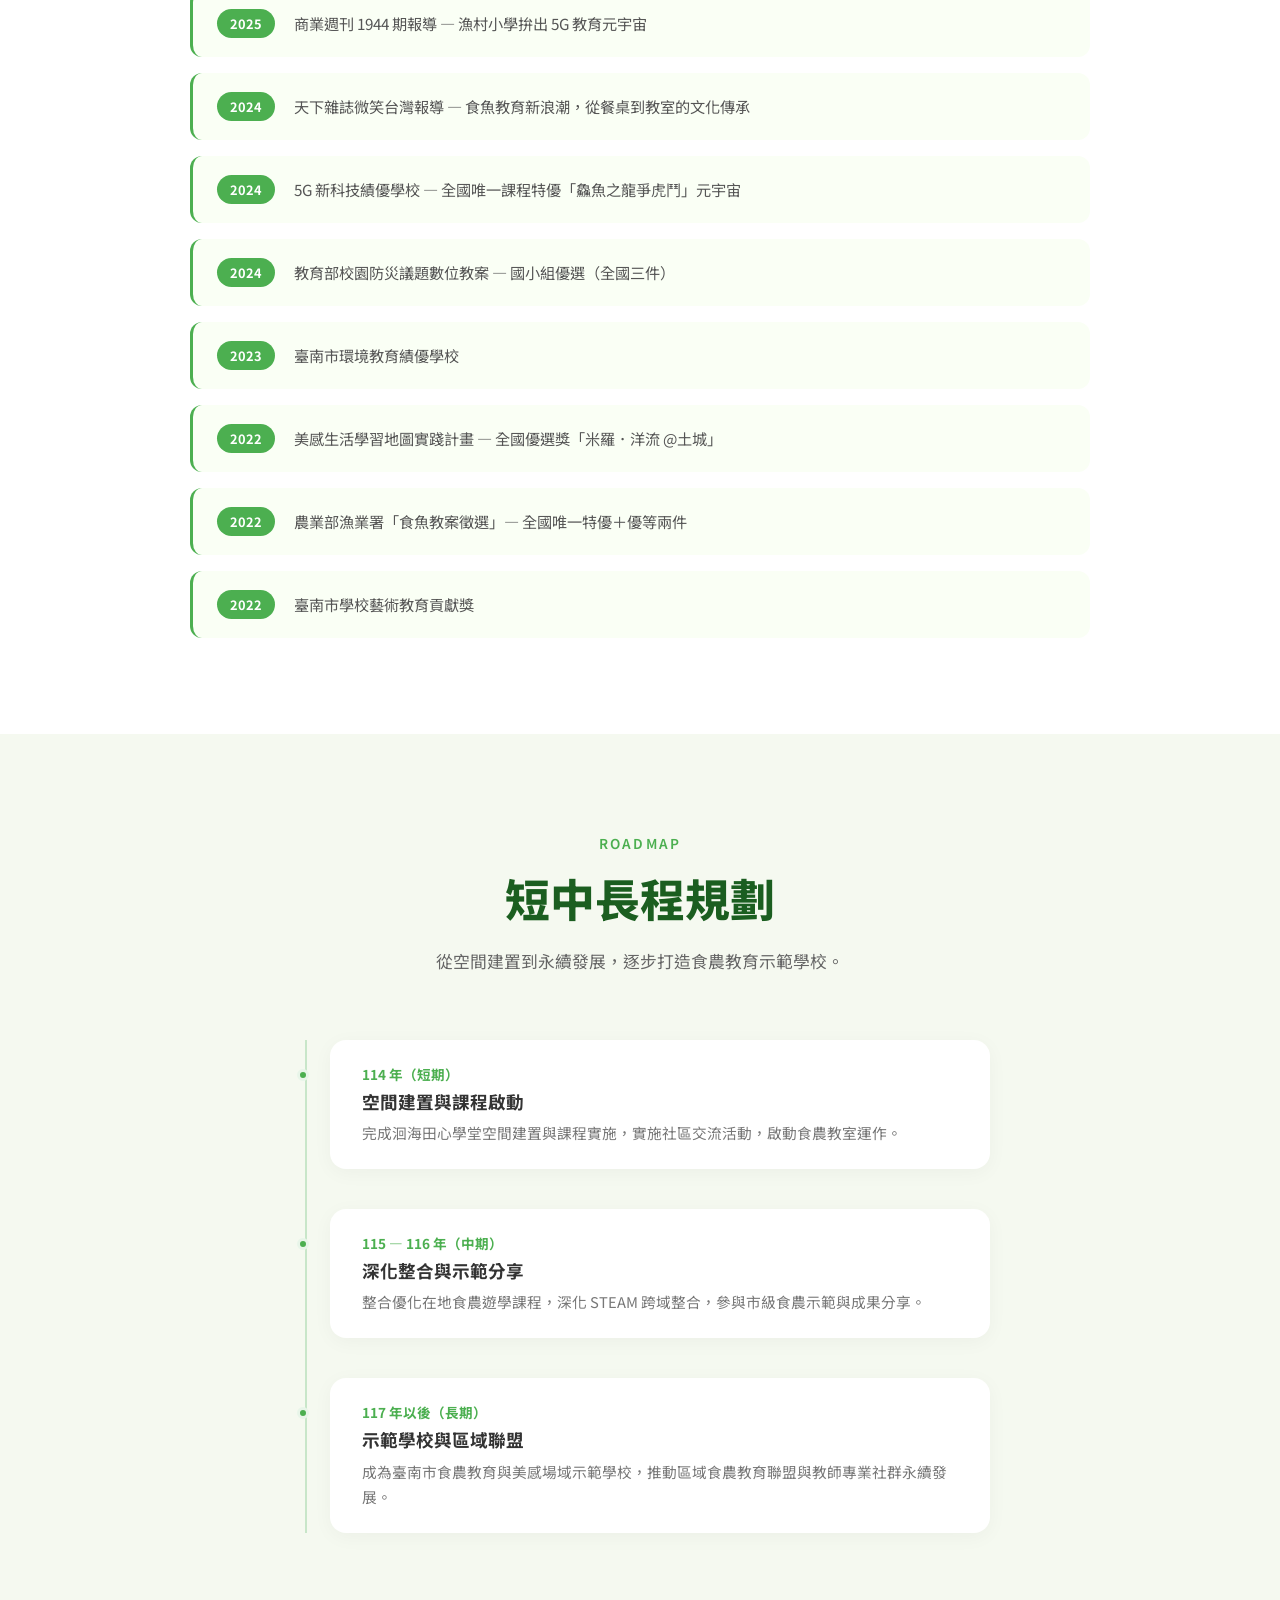
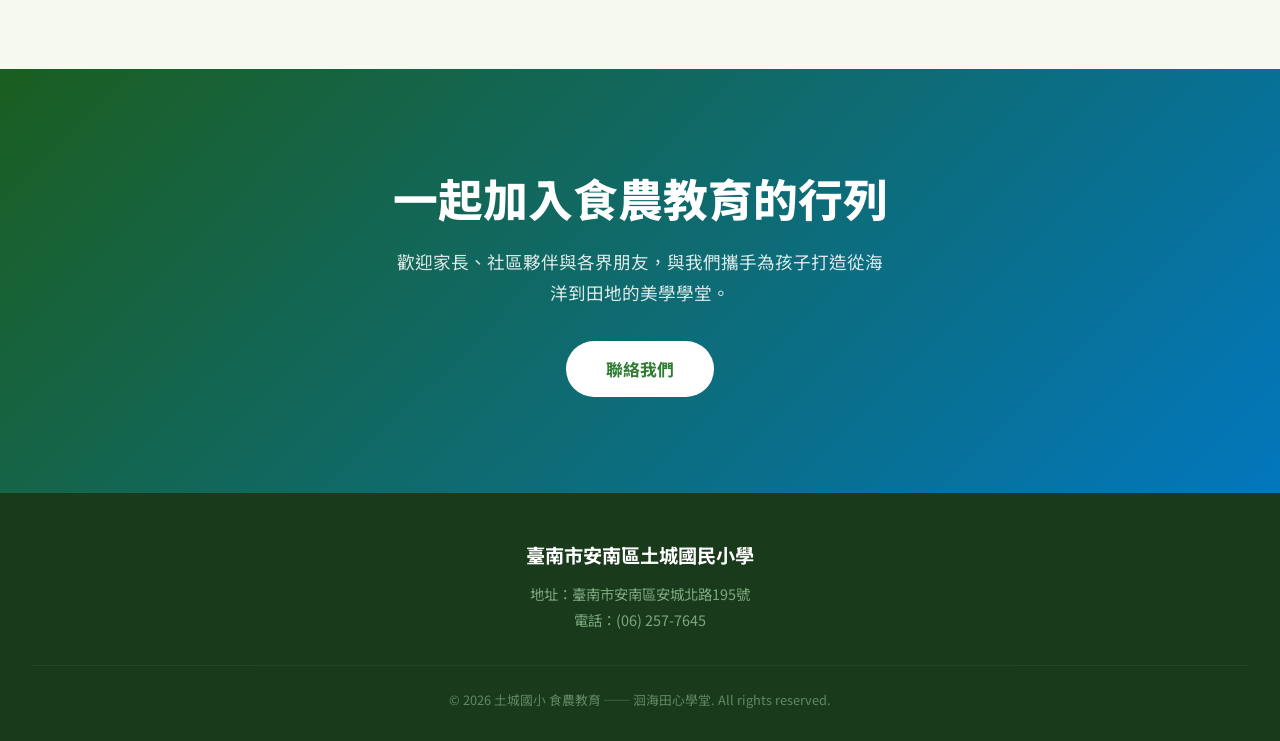
==== commit 696a6e6a: "新增多頁式網站：課程內容、執行成果、教師省思、團隊夥伴 整合《鱻味的藍調時光》九大課程內容、教學成果與教師省思， 建立完整的食農教育介紹網站，並更新首頁導覽與圖片資源。  Co-Authored-By" ====
--- a/index.html
+++ b/index.html
@@ -708,14 +708,14 @@
 
   <!-- Navbar -->
   <nav class="navbar">
-    <a href="#" class="nav-brand">土城國小 食農教育</a>
+    <a href="index.html" class="nav-brand">土城國小 食農教育</a>
     <ul class="nav-links" id="navLinks">
       <li><a href="#about">關於我們</a></li>
-      <li><a href="#features">課程特色</a></li>
+      <li><a href="curriculum.html">課程內容</a></li>
+      <li><a href="results.html">執行成果</a></li>
+      <li><a href="reflections.html">教師省思</a></li>
+      <li><a href="team.html">團隊夥伴</a></li>
       <li><a href="#classroom">食農教室</a></li>
-      <li><a href="#collaboration">場域合作</a></li>
-      <li><a href="#honors">榮譽成果</a></li>
-      <li><a href="#contact">聯絡我們</a></li>
     </ul>
     <button class="hamburger" id="hamburger" aria-label="選單">
       <span></span><span></span><span></span>
@@ -734,7 +734,7 @@
       <h2>食農教育</h2>
       <div class="hero-sub">洄海田心學堂 ── 產地到餐桌之旅</div>
       <p>從海洋到田地、從文化到生活，孩子在這裡學會珍惜、思考與實踐，連結人與自然、知識與情感的美學學堂。</p>
-      <a href="#classroom" class="hero-cta">探索食農教室</a>
+      <a href="curriculum.html" class="hero-cta">探索鱻味的藍調時光</a>
     </div>
     <div class="scroll-hint"><span></span></div>
   </section>
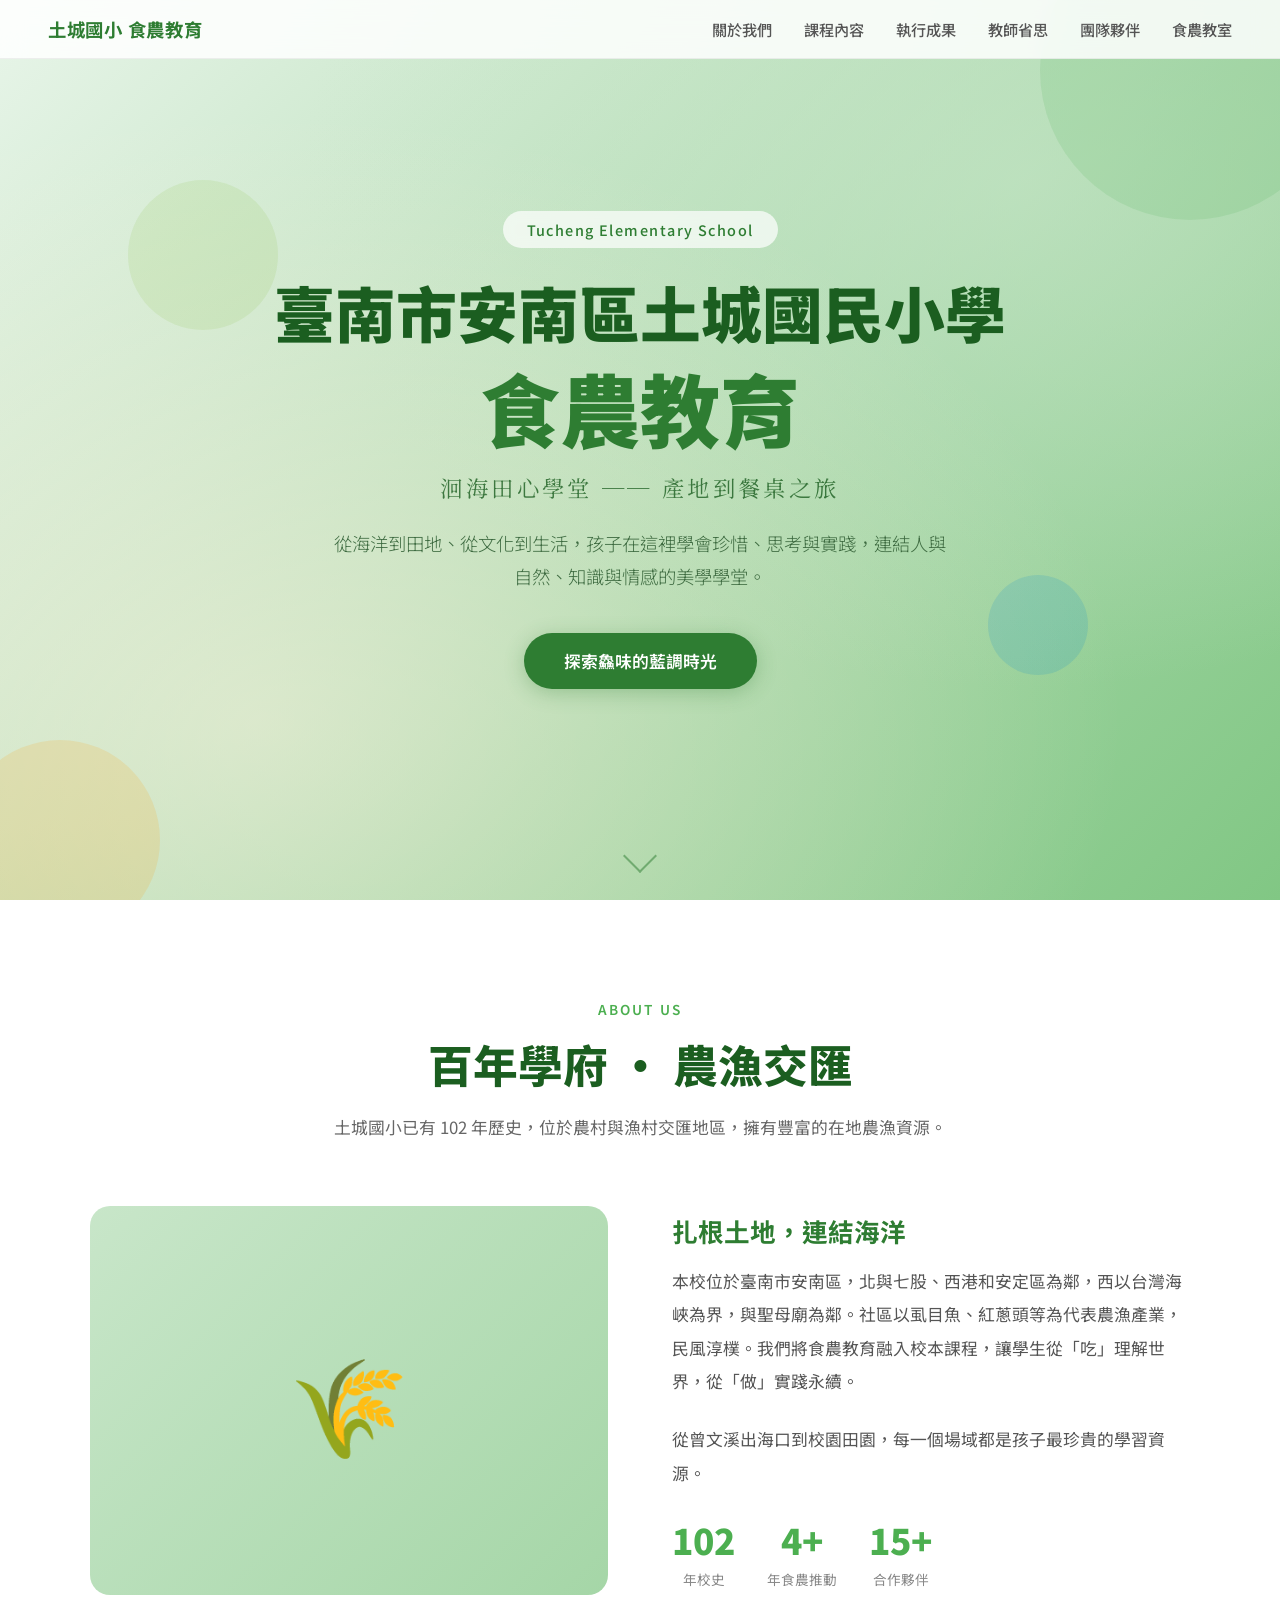
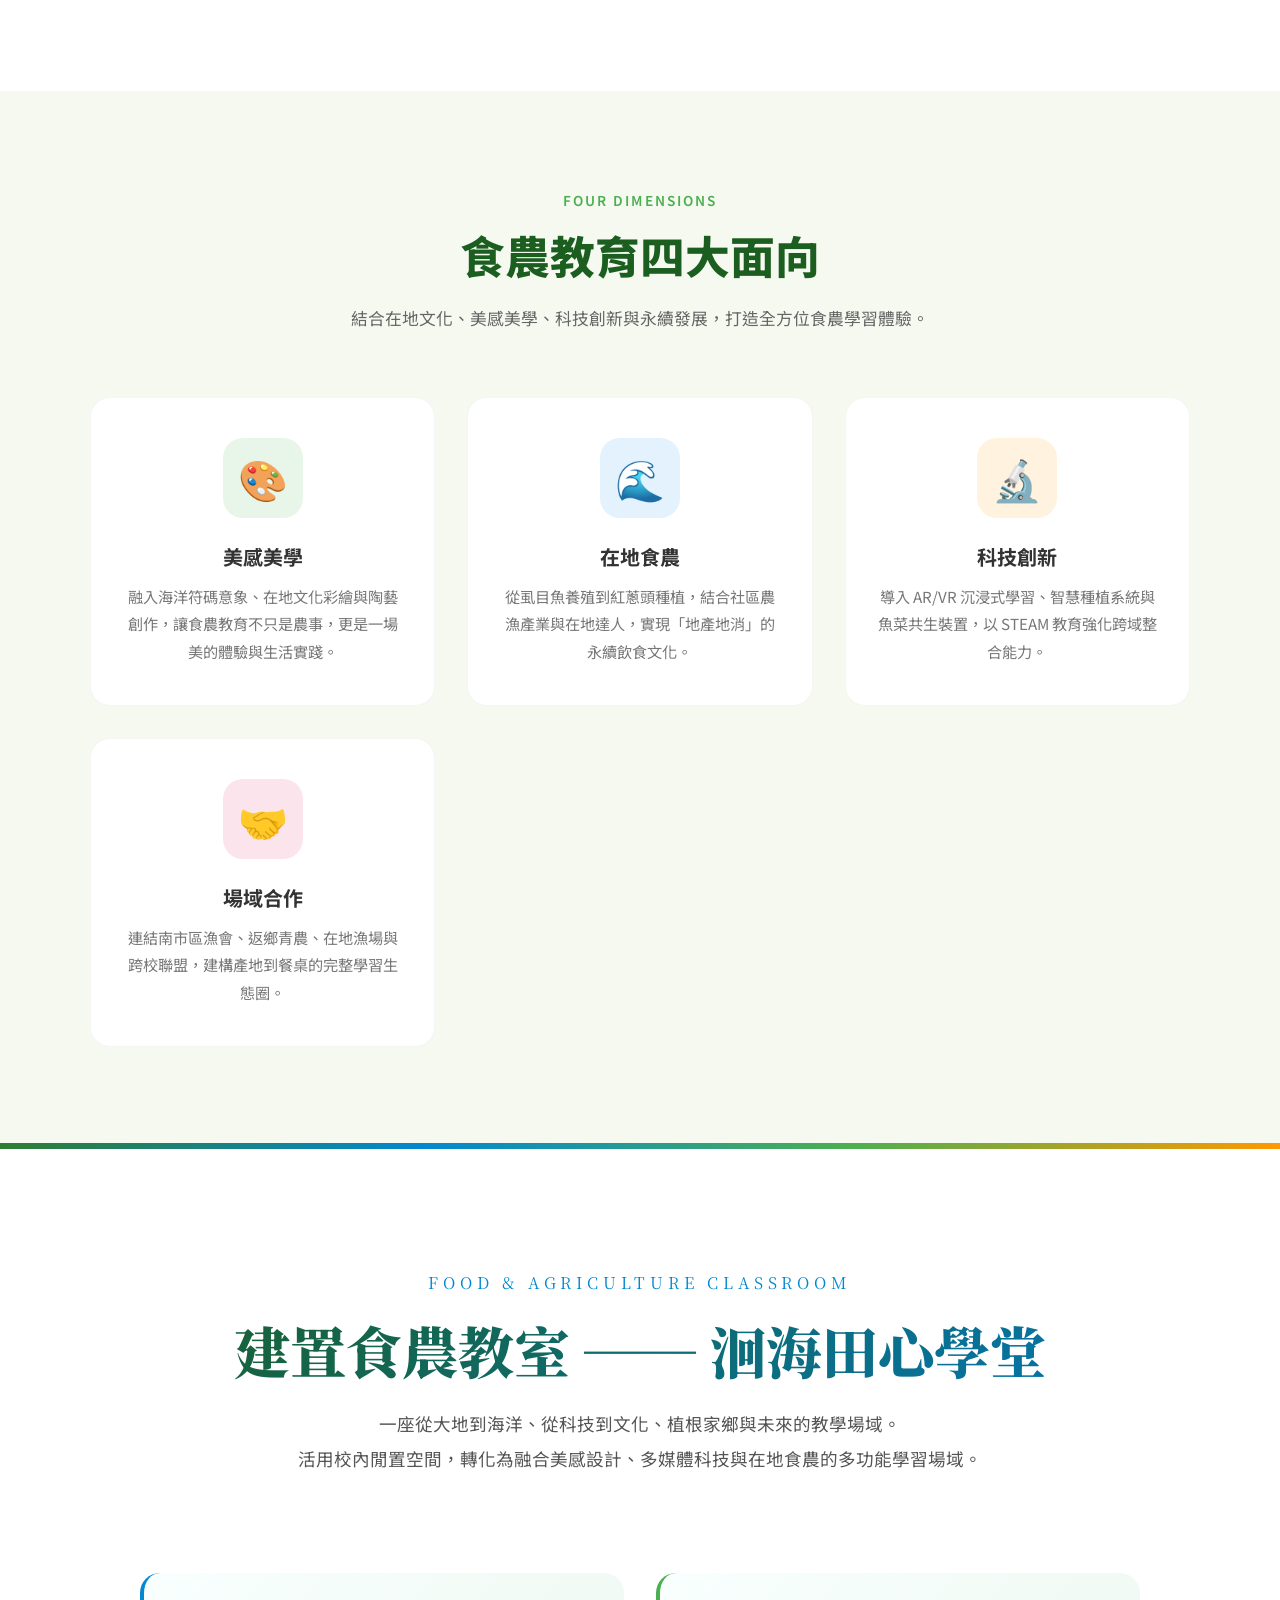
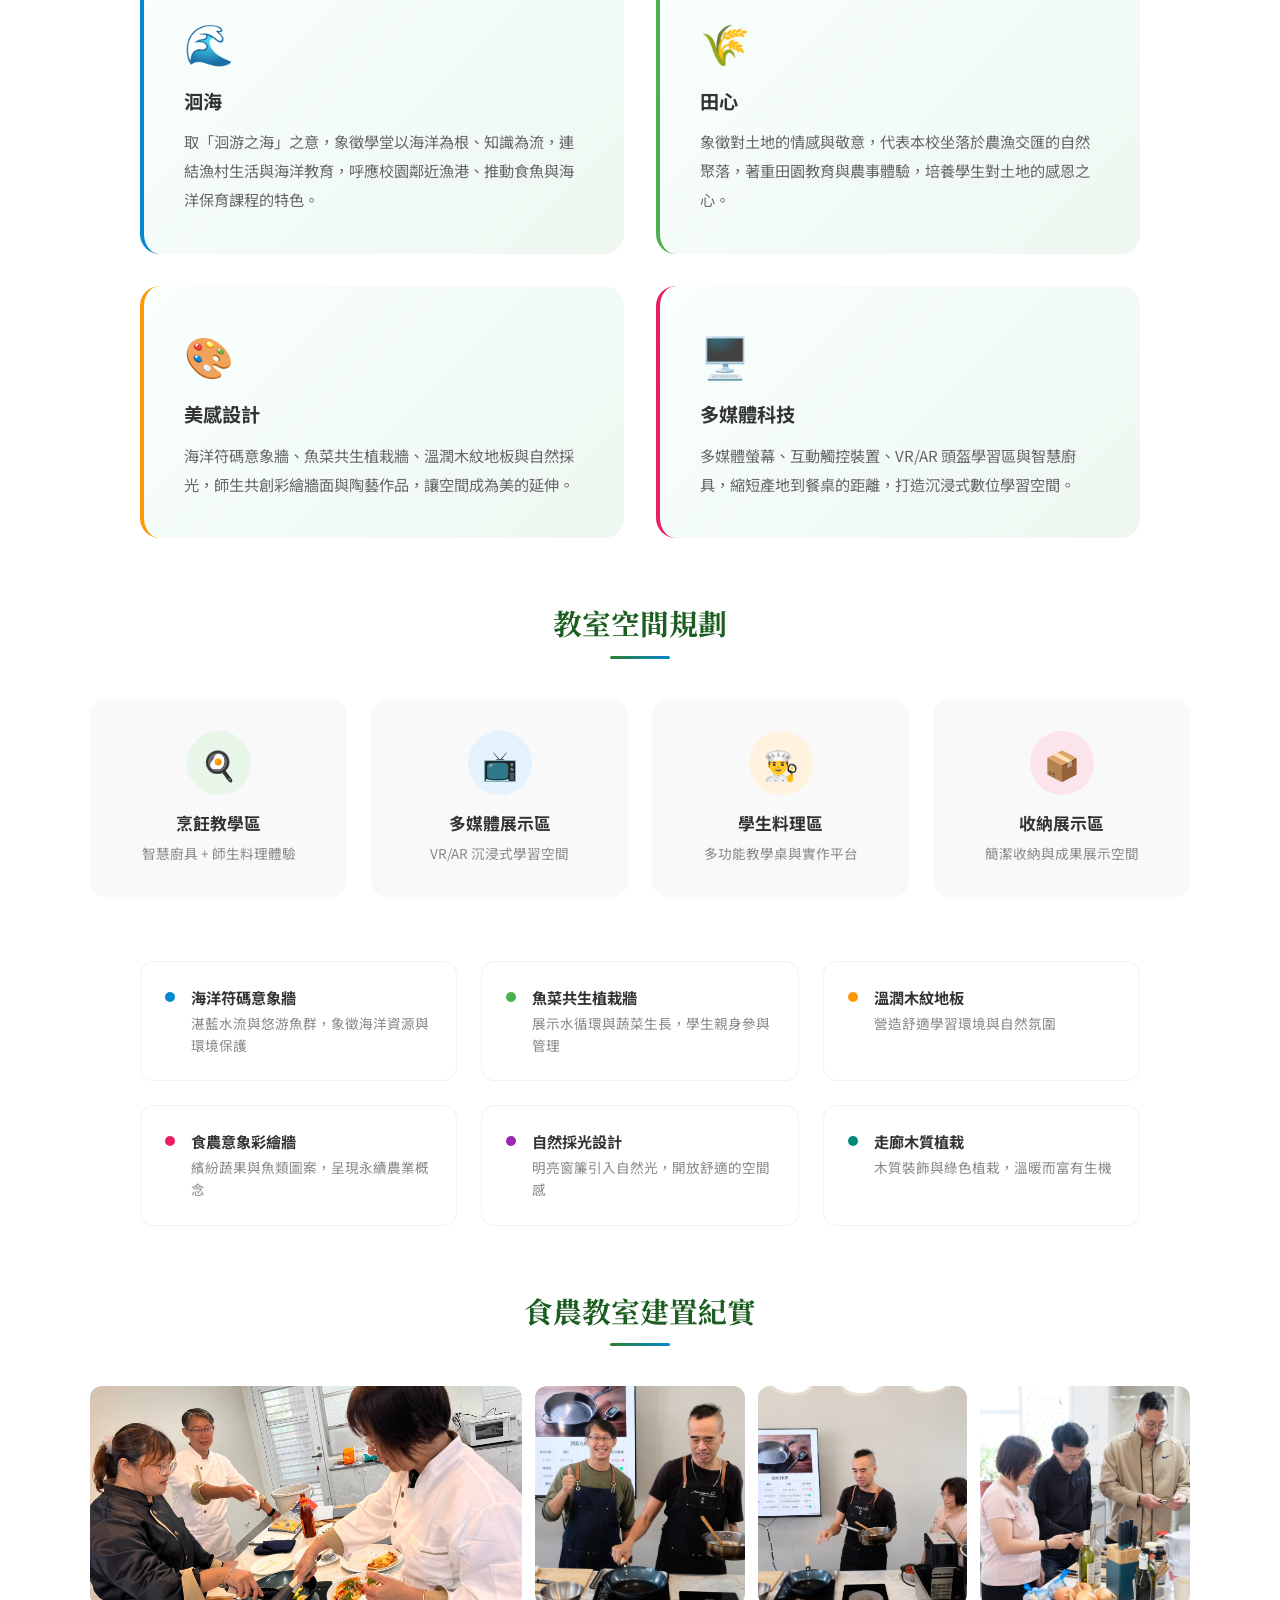
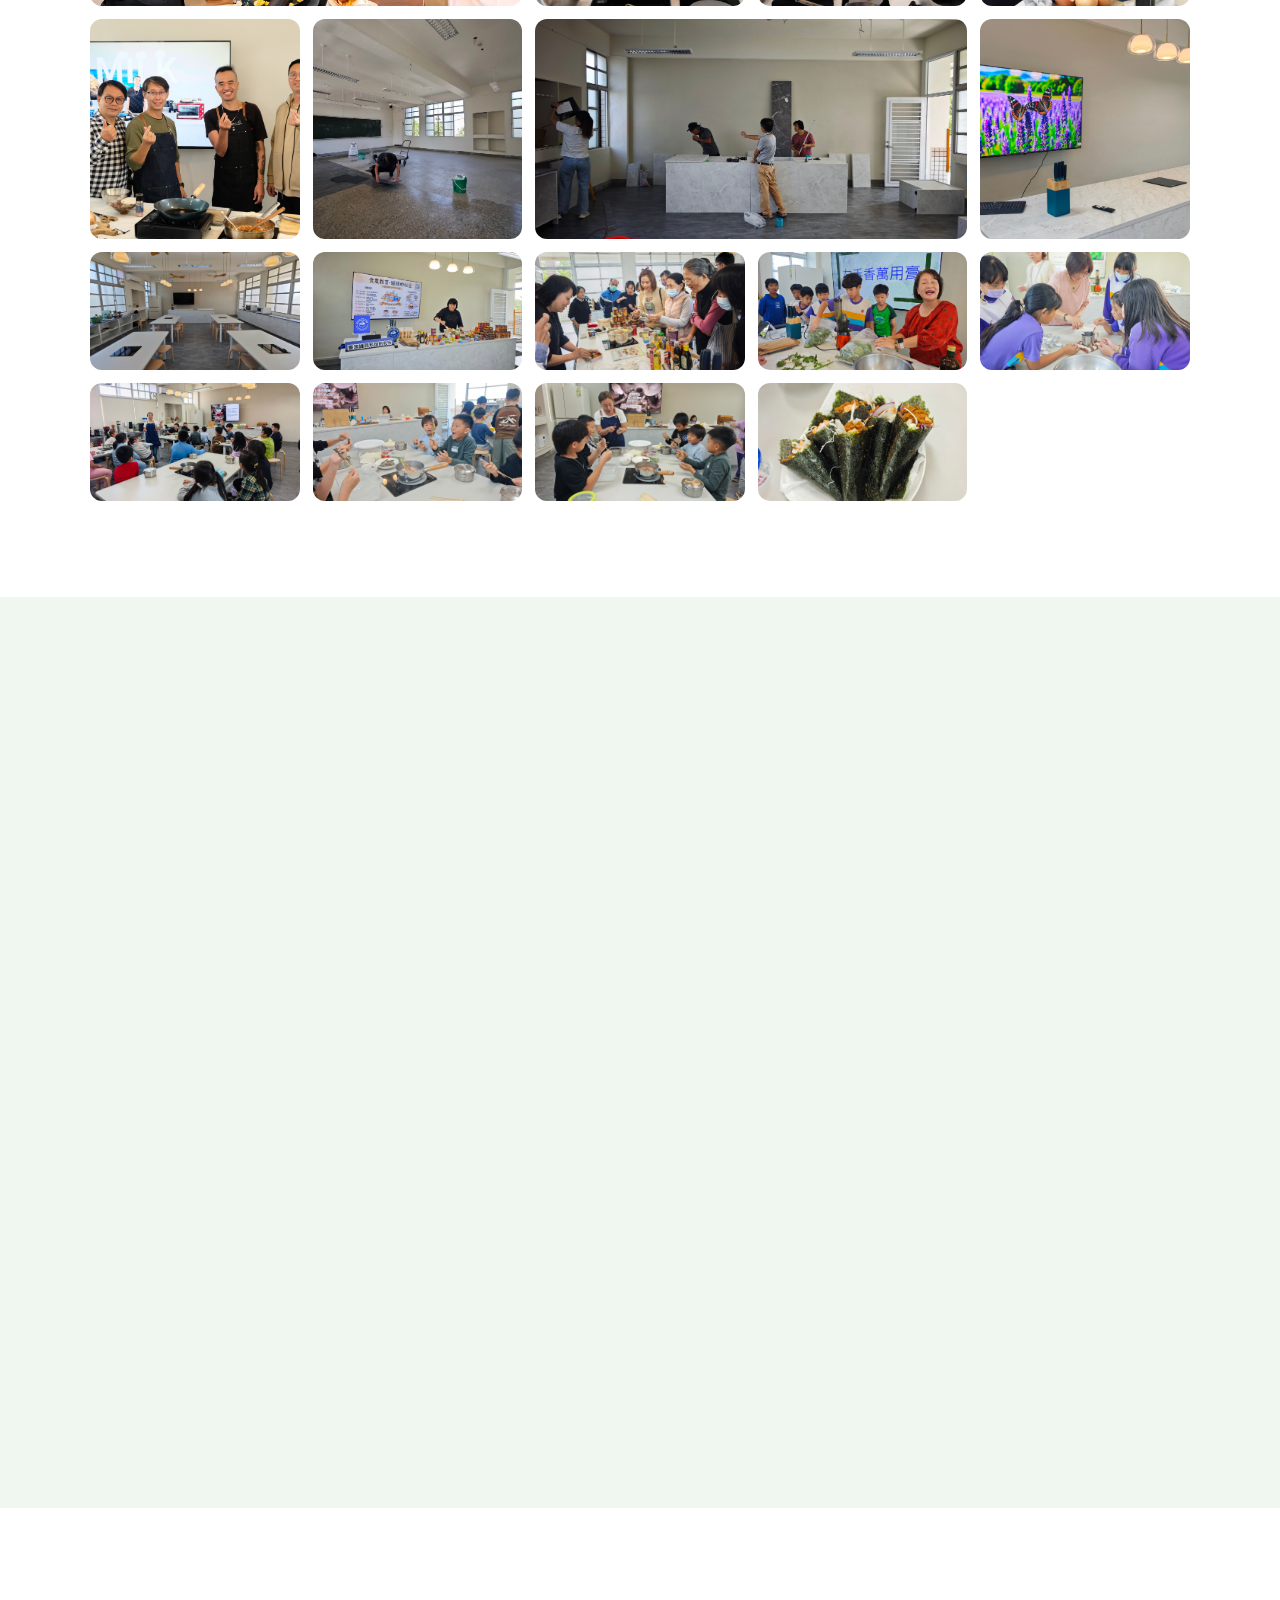
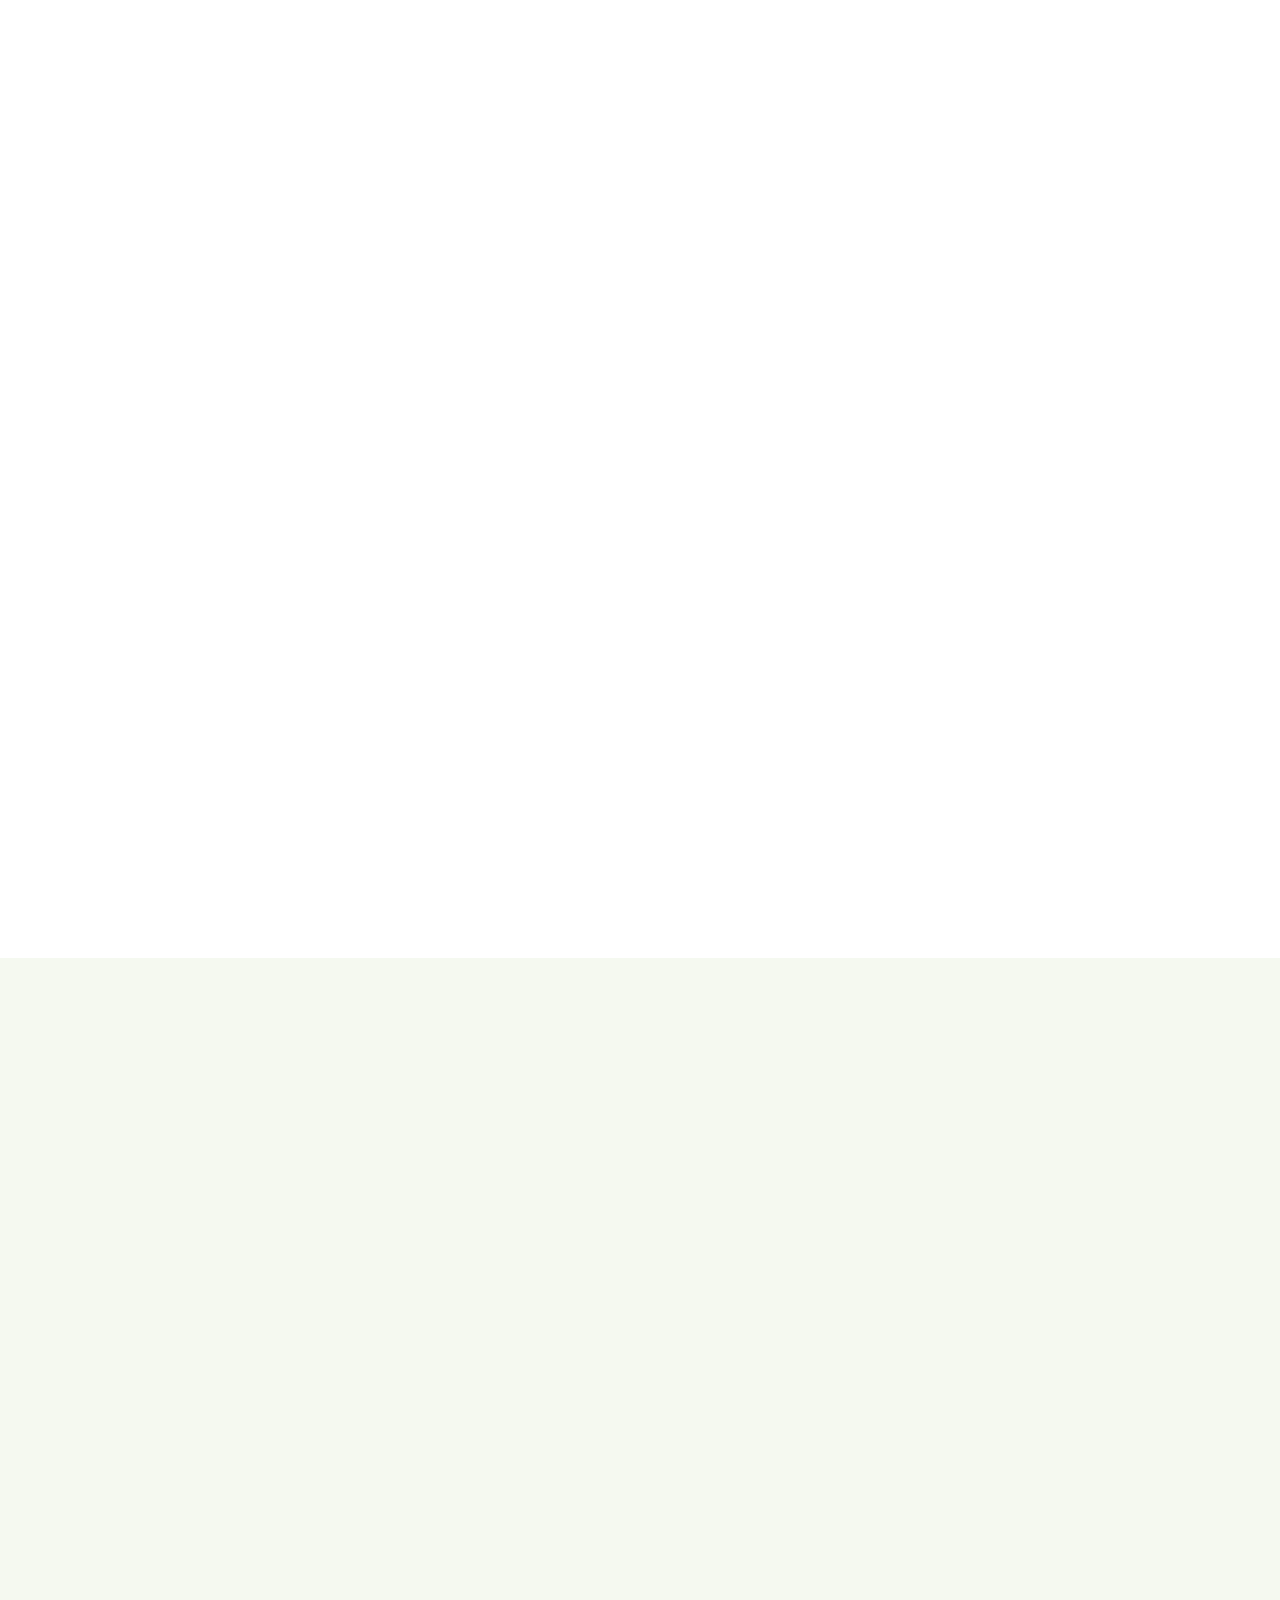
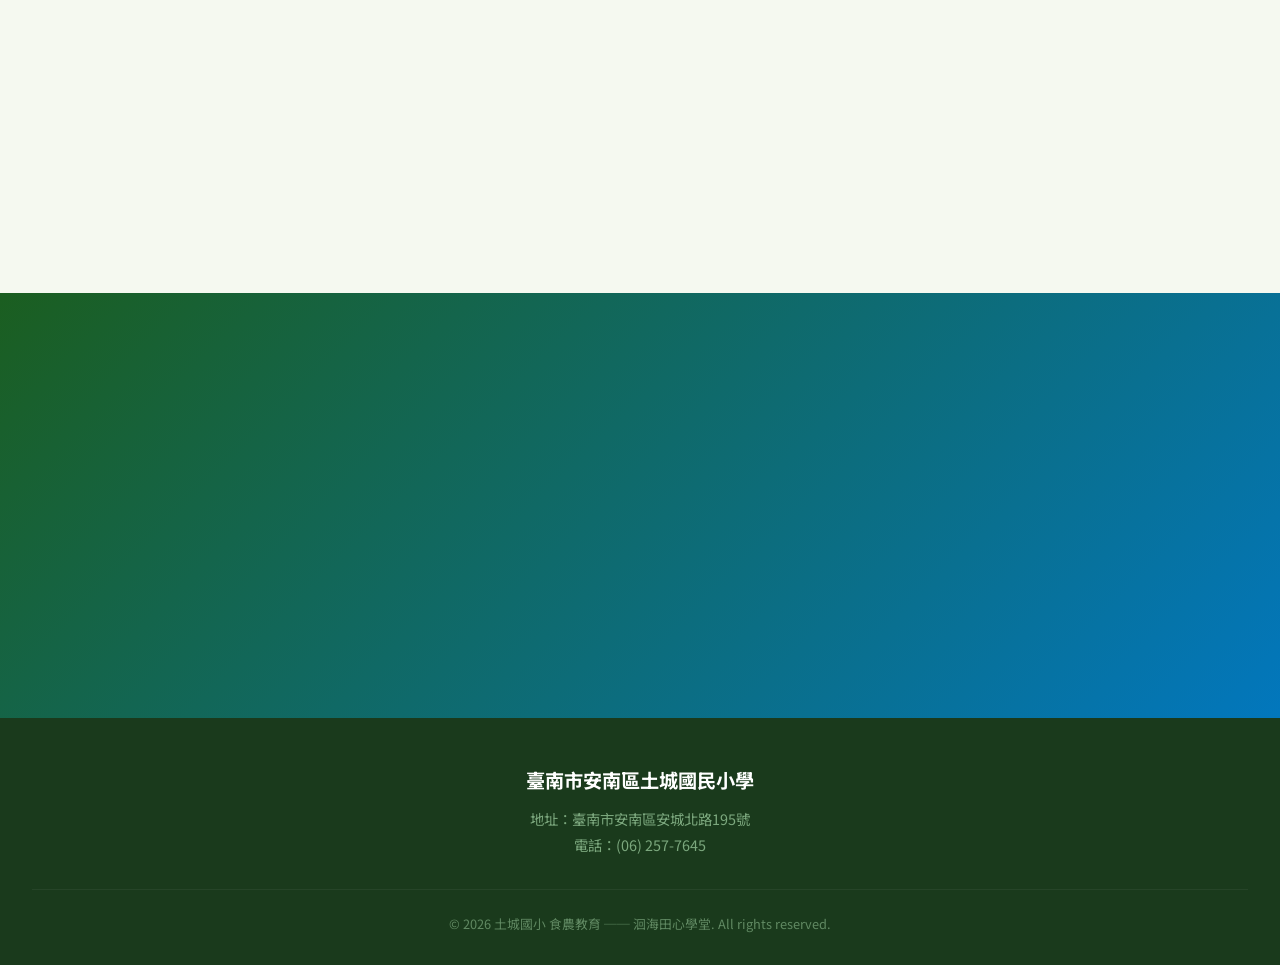
==== commit ccd11597: "食農教室照片改用本地17張實拍照片 Co-Authored-By: Claude Opus 4.6 <noreply@anthropic.com>" ====
--- a/index.html
+++ b/index.html
@@ -1059,18 +1059,25 @@
   </div>
 
   <script>
-    // ── Photo URLs from Google Photos album ──
+        // ── 食農教室建置紀實 本地照片 ──
     const photoData = [
-      { url: "https://lh3.googleusercontent.com/pw/[base64]", alt: "食農教室建置" },
-      { url: "https://lh3.googleusercontent.com/pw/[base64]", alt: "教室空間設計" },
-      { url: "https://lh3.googleusercontent.com/pw/[base64]", alt: "美感設計元素" },
-      { url: "https://lh3.googleusercontent.com/pw/[base64]", alt: "在地食農課程" },
-      { url: "https://lh3.googleusercontent.com/pw/[base64]", alt: "魚菜共生系統" },
-      { url: "https://lh3.googleusercontent.com/pw/[base64]", alt: "海洋意象設計" },
-      { url: "https://lh3.googleusercontent.com/pw/[base64]", alt: "學生學習活動" },
-      { url: "https://lh3.googleusercontent.com/pw/[base64]", alt: "走廊美化設計" },
-      { url: "https://lh3.googleusercontent.com/pw/[base64]", alt: "教室改造過程" },
-      { url: "https://lh3.googleusercontent.com/pw/[base64]", alt: "完成後的學堂" }
+      { url: "images/classroom/1762867100983.jpg",      alt: "食農教室建置紀實" },
+      { url: "images/classroom/DSCF9227.JPG",           alt: "食農教室建置紀實" },
+      { url: "images/classroom/DSCF9230.JPG",           alt: "食農教室建置紀實" },
+      { url: "images/classroom/DSCF9294.JPG",           alt: "食農教室建置紀實" },
+      { url: "images/classroom/DSCF9357.JPG",           alt: "食農教室建置紀實" },
+      { url: "images/classroom/IMG_20250908_132951.jpg", alt: "食農教室建置紀實" },
+      { url: "images/classroom/IMG_20250911_141621.jpg", alt: "食農教室建置紀實" },
+      { url: "images/classroom/IMG_20251028_151618.jpg", alt: "食農教室建置紀實" },
+      { url: "images/classroom/IMG_20251029_131738.jpg", alt: "食農教室建置紀實" },
+      { url: "images/classroom/IMG_20251203_133947.jpg", alt: "食農教室建置紀實" },
+      { url: "images/classroom/IMG_20251203_141455.jpg", alt: "食農教室建置紀實" },
+      { url: "images/classroom/IMG_20251205_135819.jpg", alt: "食農教室建置紀實" },
+      { url: "images/classroom/IMG_20251205_141648.jpg", alt: "食農教室建置紀實" },
+      { url: "images/classroom/IMG_20251231_104733.jpg", alt: "食農教室建置紀實" },
+      { url: "images/classroom/IMG_20251231_111643.jpg", alt: "食農教室建置紀實" },
+      { url: "images/classroom/IMG_20251231_111745.jpg", alt: "食農教室建置紀實" },
+      { url: "images/classroom/IMG_20251231_122925.jpg", alt: "食農教室建置紀實" }
     ];
 
     // Render photo grid
@@ -1079,11 +1086,11 @@
       const div = document.createElement('div');
       div.className = 'photo-item';
       const img = document.createElement('img');
-      img.src = photo.url + '=w800-h600-no';
+      img.src = photo.url;
       img.alt = photo.alt;
       img.loading = 'lazy';
       div.appendChild(img);
-      div.addEventListener('click', () => openLightbox(photo.url + '=w1600-h1200-no'));
+      div.addEventListener('click', () => openLightbox(photo.url));
       photoGrid.appendChild(div);
     });
 
